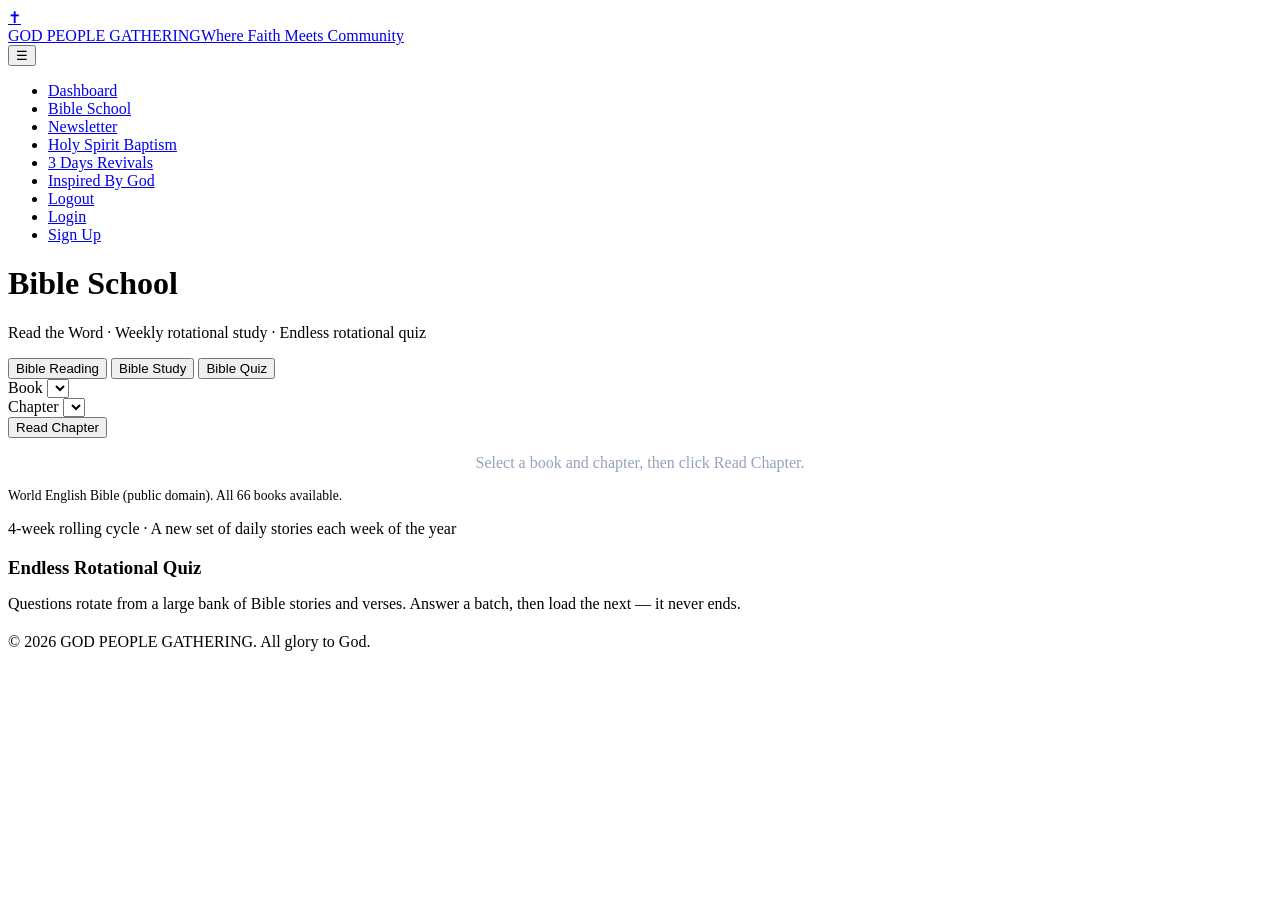
==== bible-school.html @ 375986ec "Add files via upload" ====
<!DOCTYPE html>
<html lang="en">
<head>
  <meta charset="UTF-8">
  <meta name="viewport" content="width=device-width, initial-scale=1.0">
  <title>Bible School | GOD PEOPLE GATHERING</title>
  <link rel="stylesheet" href="css/styles.css">
</head>
<body>
  <header class="header">
    <div class="nav-container">
      <a href="index.html" class="logo">
        <div class="logo-icon">✝</div>
        <div class="logo-text">GOD PEOPLE GATHERING<span>Where Faith Meets Community</span></div>
      </a>
      <button class="menu-toggle" aria-label="Menu" onclick="document.querySelector('.nav-links').classList.toggle('open')">☰</button>
      <ul class="nav-links">
        <li><a href="index.html">Dashboard</a></li>
        <li><a href="bible-school.html" class="active">Bible School</a></li>
        <li><a href="newsletter.html">Newsletter</a></li>
        <li><a href="holy-spirit.html">Holy Spirit Baptism</a></li>
        <li><a href="revivals.html">3 Days Revivals</a></li>
        <li><a href="book.html">Inspired By God</a></li>
        <li class="hidden" data-auth><a href="#" onclick="logout(); return false;">Logout</a></li>
        <li data-guest><a href="login.html" class="btn-auth">Login</a></li>
        <li data-guest><a href="signup.html" class="btn-auth">Sign Up</a></li>
      </ul>
    </div>
  </header>

  <main class="main">
    <h1 class="section-title">Bible School</h1>
    <p class="section-subtitle">Read the Word · Weekly rotational study · Endless rotational quiz</p>

    <div class="tabs">
      <button class="tab-btn active" data-tab="reader-tab">Bible Reading</button>
      <button class="tab-btn" data-tab="study-tab">Bible Study</button>
      <button class="tab-btn" data-tab="quiz-tab">Bible Quiz</button>
    </div>

    <div id="reader-tab" class="tab-content active">
      <div class="card">
        <div class="bible-controls">
          <div class="form-group">
            <label for="book-select">Book</label>
            <select id="book-select"></select>
          </div>
          <div class="form-group">
            <label for="chapter-select">Chapter</label>
            <select id="chapter-select"></select>
          </div>
          <button class="btn btn-primary" id="load-chapter-btn">Read Chapter</button>
        </div>
        <div id="bible-text" class="bible-text">
          <p style="text-align:center;color:#94a3b8;">Select a book and chapter, then click Read Chapter.</p>
        </div>
        <p style="margin-top:1rem; font-size:0.85rem; color:var(--text-muted);">
          World English Bible (public domain). All 66 books available.
        </p>
      </div>
    </div>

    <div id="study-tab" class="tab-content">
      <p class="section-subtitle" style="margin-bottom:1rem;">4-week rolling cycle · A new set of daily stories each week of the year</p>
      <div id="study-grid" class="study-grid"></div>
    </div>

    <div id="quiz-tab" class="tab-content">
      <div class="card">
        <h3 style="color:var(--yellow); margin-bottom:0.75rem;">Endless Rotational Quiz</h3>
        <p style="color:var(--text-muted); margin-bottom:1.25rem;">
          Questions rotate from a large bank of Bible stories and verses. Answer a batch, then load the next — it never ends.
        </p>
        <div id="quiz-container"></div>
      </div>
    </div>
  </main>

  <footer class="footer">
    <p>&copy; 2026 GOD PEOPLE GATHERING. All glory to God.</p>
  </footer>
  <script src="js/app.js"></script>
</body>
</html>
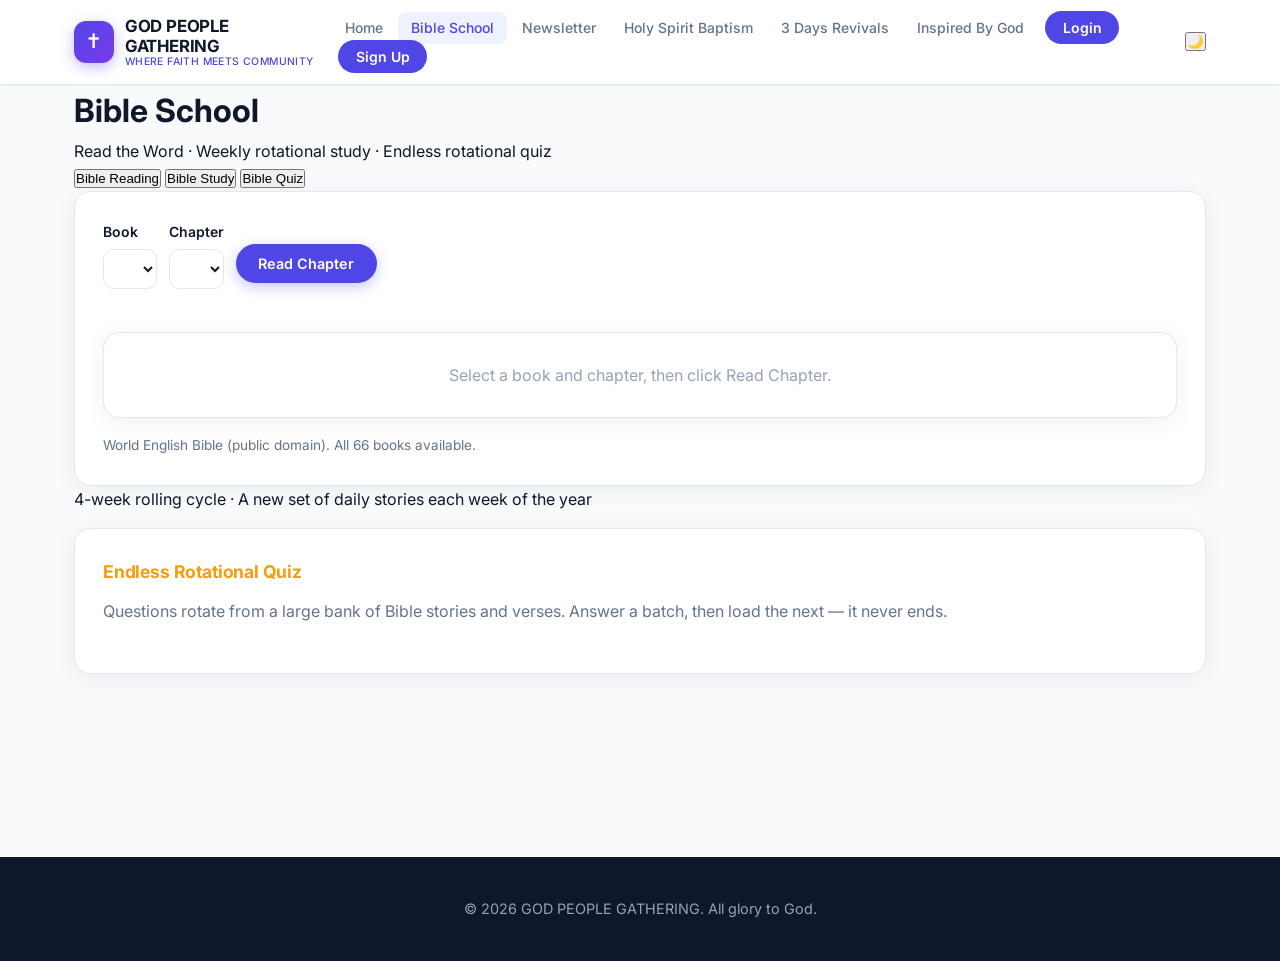
==== commit 425cbc25: "Add files via upload" ====
--- a/bible-school.html
+++ b/bible-school.html
@@ -5,6 +5,13 @@
   <meta name="viewport" content="width=device-width, initial-scale=1.0">
   <title>Bible School | GOD PEOPLE GATHERING</title>
   <link rel="stylesheet" href="css/styles.css">
+  <script>
+    (function() {
+      const t = localStorage.getItem('gpg_theme') || 'light';
+      document.documentElement.setAttribute('data-theme', t);
+    })();
+  </script>
+
 </head>
 <body>
   <header class="header">
@@ -15,7 +22,7 @@
       </a>
       <button class="menu-toggle" aria-label="Menu" onclick="document.querySelector('.nav-links').classList.toggle('open')">☰</button>
       <ul class="nav-links">
-        <li><a href="index.html">Dashboard</a></li>
+        <li><a href="index.html">Home</a></li>
         <li><a href="bible-school.html" class="active">Bible School</a></li>
         <li><a href="newsletter.html">Newsletter</a></li>
         <li><a href="holy-spirit.html">Holy Spirit Baptism</a></li>
@@ -25,6 +32,7 @@
         <li data-guest><a href="login.html" class="btn-auth">Login</a></li>
         <li data-guest><a href="signup.html" class="btn-auth">Sign Up</a></li>
       </ul>
+          <button class="theme-toggle" id="theme-toggle" aria-label="Toggle dark mode" title="Toggle background color">🌙</button>
     </div>
   </header>
 
--- a/css/styles.css
+++ b/css/styles.css
@@ -0,0 +1,703 @@
+/* GOD PEOPLE GATHERING — Subsplash-inspired clean modern design */
+@import url('https://fonts.googleapis.com/css2?family=Inter:wght@400;500;600;700;800&display=swap');
+
+:root {
+  --bg: #f8fafc;
+  --bg-card: #ffffff;
+  --bg-elevated: #f1f5f9;
+  --primary: #4f46e5;
+  --primary-dark: #4338ca;
+  --primary-light: #818cf8;
+  --accent: #6366f1;
+  --blue: #3b82f6;
+  --blue-soft: #60a5fa;
+  --yellow: #f59e0b;
+  --gold: #fbbf24;
+  --text: #0f172a;
+  --text-muted: #64748b;
+  --text-light: #94a3b8;
+  --border: #e2e8f0;
+  --success: #10b981;
+  --error: #ef4444;
+  --shadow: 0 4px 24px rgba(15, 23, 42, 0.06);
+  --shadow-lg: 0 12px 40px rgba(15, 23, 42, 0.1);
+  --radius: 16px;
+  --radius-sm: 10px;
+  --transition: all 0.25s ease;
+}
+
+* {
+  margin: 0;
+  padding: 0;
+  box-sizing: border-box;
+}
+
+body {
+  font-family: 'Inter', system-ui, -apple-system, sans-serif;
+  background: var(--bg);
+  color: var(--text);
+  line-height: 1.65;
+  min-height: 100vh;
+  -webkit-font-smoothing: antialiased;
+}
+
+/* ========== HEADER ========== */
+.header {
+  background: rgba(255, 255, 255, 0.92);
+  backdrop-filter: blur(12px);
+  border-bottom: 1px solid var(--border);
+  position: sticky;
+  top: 0;
+  z-index: 1000;
+  box-shadow: 0 1px 3px rgba(0,0,0,0.04);
+}
+
+.nav-container {
+  max-width: 1180px;
+  margin: 0 auto;
+  padding: 0.9rem 1.5rem;
+  display: flex;
+  align-items: center;
+  justify-content: space-between;
+  gap: 1rem;
+}
+
+.logo {
+  display: flex;
+  align-items: center;
+  gap: 0.7rem;
+  text-decoration: none;
+  color: var(--text);
+}
+
+.logo-icon {
+  width: 42px;
+  height: 42px;
+  background: linear-gradient(135deg, #4f46e5, #7c3aed);
+  border-radius: 12px;
+  display: flex;
+  align-items: center;
+  justify-content: center;
+  font-size: 1.25rem;
+  font-weight: bold;
+  color: #fff;
+  box-shadow: 0 4px 14px rgba(79, 70, 229, 0.35);
+}
+
+.logo-text {
+  font-size: 1.05rem;
+  font-weight: 700;
+  letter-spacing: -0.2px;
+  color: var(--text);
+  line-height: 1.2;
+}
+
+.logo-text span {
+  display: block;
+  font-size: 0.65rem;
+  font-weight: 500;
+  color: var(--primary);
+  letter-spacing: 0.4px;
+  text-transform: uppercase;
+}
+
+.nav-links {
+  display: flex;
+  list-style: none;
+  gap: 0.15rem;
+  align-items: center;
+  flex-wrap: wrap;
+}
+
+.nav-links a {
+  color: var(--text-muted);
+  text-decoration: none;
+  padding: 0.45rem 0.8rem;
+  border-radius: 8px;
+  font-weight: 500;
+  font-size: 0.875rem;
+  transition: var(--transition);
+}
+
+.nav-links a:hover,
+.nav-links a.active {
+  background: #eef2ff;
+  color: var(--primary);
+}
+
+.nav-links .btn-auth {
+  background: var(--primary);
+  color: #fff !important;
+  font-weight: 600;
+  margin-left: 0.35rem;
+  padding: 0.5rem 1.1rem;
+  border-radius: 999px;
+}
+
+.nav-links .btn-auth:hover {
+  background: var(--primary-dark);
+  color: #fff !important;
+}
+
+.menu-toggle {
+  display: none;
+  background: none;
+  border: none;
+  color: var(--text);
+  font-size: 1.6rem;
+  cursor: pointer;
+  padding: 0.25rem;
+}
+
+/* ========== MAIN ========== */
+.main {
+  max-width: 1180px;
+  margin: 0 auto;
+  padding: 0 1.5rem 3rem;
+  min-height: calc(100vh - 160px);
+}
+
+/* ========== HERO (Subsplash-style) ========== */
+.hero {
+  background: linear-gradient(160deg, #eef2ff 0%, #e0e7ff 40%, #c7d2fe 100%);
+  border-radius: 24px;
+  padding: 4.5rem 2.5rem 4rem;
+  text-align: center;
+  margin: 2rem 0 3rem;
+  position: relative;
+  overflow: hidden;
+  box-shadow: var(--shadow);
+}
+
+.hero::before {
+  content: '';
+  position: absolute;
+  top: -30%;
+  right: -10%;
+  width: 420px;
+  height: 420px;
+  background: radial-gradient(circle, rgba(129, 140, 248, 0.35) 0%, transparent 70%);
+  border-radius: 50%;
+  pointer-events: none;
+}
+
+.hero::after {
+  content: '';
+  position: absolute;
+  bottom: -20%;
+  left: -8%;
+  width: 320px;
+  height: 320px;
+  background: radial-gradient(circle, rgba(167, 139, 250, 0.25) 0%, transparent 70%);
+  border-radius: 50%;
+  pointer-events: none;
+}
+
+.hero h1 {
+  font-size: clamp(2rem, 5vw, 3.1rem);
+  font-weight: 800;
+  margin-bottom: 1rem;
+  position: relative;
+  color: var(--text);
+  letter-spacing: -0.03em;
+  line-height: 1.15;
+}
+
+.hero h1 span {
+  background: linear-gradient(135deg, #4f46e5, #7c3aed);
+  -webkit-background-clip: text;
+  -webkit-text-fill-color: transparent;
+  background-clip: text;
+}
+
+.hero p {
+  font-size: 1.15rem;
+  color: var(--text-muted);
+  max-width: 560px;
+  margin: 0 auto 1.75rem;
+  position: relative;
+  line-height: 1.7;
+}
+
+.hero-ctas {
+  display: flex;
+  gap: 0.85rem;
+  justify-content: center;
+  flex-wrap: wrap;
+  position: relative;
+}
+
+/* ========== BUTTONS ========== */
+.btn {
+  display: inline-flex;
+  align-items: center;
+  justify-content: center;
+  gap: 0.4rem;
+  padding: 0.7rem 1.4rem;
+  border-radius: 999px;
+  font-weight: 600;
+  font-size: 0.9rem;
+  text-decoration: none;
+  border: none;
+  cursor: pointer;
+  transition: var(--transition);
+  font-family: inherit;
+}
+
+.btn-primary {
+  background: var(--primary);
+  color: #fff;
+  box-shadow: 0 4px 14px rgba(79, 70, 229, 0.3);
+}
+
+.btn-primary:hover {
+  background: var(--primary-dark);
+  transform: translateY(-1px);
+  box-shadow: 0 6px 18px rgba(79, 70, 229, 0.35);
+}
+
+.btn-gold,
+.btn-cta {
+  background: var(--primary);
+  color: #fff;
+  box-shadow: 0 4px 14px rgba(79, 70, 229, 0.3);
+  padding: 0.85rem 1.75rem;
+  font-size: 0.95rem;
+}
+
+.btn-gold:hover,
+.btn-cta:hover {
+  background: var(--primary-dark);
+  transform: translateY(-1px);
+}
+
+.btn-outline {
+  background: transparent;
+  color: var(--primary);
+  border: 1.5px solid var(--primary);
+}
+
+.btn-outline:hover {
+  background: #eef2ff;
+}
+
+.btn-secondary {
+  background: #fff;
+  color: var(--text);
+  border: 1.5px solid var(--border);
+  box-shadow: var(--shadow);
+}
+
+.btn-secondary:hover {
+  border-color: var(--primary-light);
+  color: var(--primary);
+}
+
+.mt-1 { margin-top: 0.75rem; }
+
+/* ========== GALLERY ========== */
+.home-gallery {
+  display: grid;
+  grid-template-columns: repeat(4, 1fr);
+  gap: 1rem;
+  margin-bottom: 3rem;
+}
+
+.home-gallery img {
+  width: 100%;
+  height: 160px;
+  object-fit: cover;
+  border-radius: var(--radius);
+  box-shadow: var(--shadow);
+  transition: var(--transition);
+}
+
+.home-gallery img:hover {
+  transform: scale(1.02);
+  box-shadow: var(--shadow-lg);
+}
+
+/* ========== DASHBOARD CARDS ========== */
+.dashboard-cards {
+  display: grid;
+  grid-template-columns: repeat(auto-fit, minmax(300px, 1fr));
+  gap: 1.5rem;
+  margin-bottom: 3rem;
+}
+
+.card {
+  background: var(--bg-card);
+  border-radius: var(--radius);
+  padding: 1.75rem;
+  box-shadow: var(--shadow);
+  border: 1px solid var(--border);
+  transition: var(--transition);
+}
+
+.card:hover {
+  box-shadow: var(--shadow-lg);
+  border-color: #c7d2fe;
+  transform: translateY(-2px);
+}
+
+.card-header {
+  display: flex;
+  align-items: center;
+  gap: 0.75rem;
+  margin-bottom: 1rem;
+}
+
+.card-icon {
+  width: 44px;
+  height: 44px;
+  background: linear-gradient(135deg, #eef2ff, #e0e7ff);
+  border-radius: 12px;
+  display: flex;
+  align-items: center;
+  justify-content: center;
+  font-size: 1.3rem;
+  flex-shrink: 0;
+}
+
+.card h3 {
+  font-size: 1.1rem;
+  font-weight: 700;
+  color: var(--text);
+  letter-spacing: -0.01em;
+}
+
+.affirmation-text,
+.verse-text {
+  font-size: 1.05rem;
+  color: var(--text);
+  margin-bottom: 0.5rem;
+  line-height: 1.6;
+  font-style: italic;
+}
+
+.verse-ref {
+  font-size: 0.9rem;
+  color: var(--primary);
+  font-weight: 600;
+  margin-bottom: 0.75rem;
+}
+
+/* ========== MISSION / SECTION ========== */
+.mission-section {
+  background: var(--bg-card);
+  border-radius: var(--radius);
+  padding: 3rem 2.5rem;
+  text-align: center;
+  border: 1px solid var(--border);
+  box-shadow: var(--shadow);
+  margin-bottom: 2rem;
+}
+
+.mission-section h2 {
+  font-size: 1.6rem;
+  font-weight: 700;
+  color: var(--text);
+  margin-bottom: 0.85rem;
+  letter-spacing: -0.02em;
+}
+
+.mission-section p {
+  max-width: 640px;
+  margin: 0 auto;
+  color: var(--text-muted);
+  font-size: 1.05rem;
+}
+
+/* ========== STATS BAR (Subsplash-style) ========== */
+.stats-bar {
+  display: grid;
+  grid-template-columns: repeat(auto-fit, minmax(140px, 1fr));
+  gap: 1.5rem;
+  background: linear-gradient(135deg, #4f46e5, #7c3aed);
+  border-radius: var(--radius);
+  padding: 2.25rem 1.5rem;
+  margin-bottom: 3rem;
+  color: #fff;
+  text-align: center;
+}
+
+.stat-item h3 {
+  font-size: 2rem;
+  font-weight: 800;
+  margin-bottom: 0.25rem;
+}
+
+.stat-item p {
+  font-size: 0.9rem;
+  opacity: 0.9;
+  font-weight: 500;
+}
+
+/* ========== FEATURE GRID (tools style) ========== */
+.features-section {
+  margin-bottom: 3rem;
+}
+
+.features-section > h2 {
+  text-align: center;
+  font-size: 1.75rem;
+  font-weight: 800;
+  margin-bottom: 0.5rem;
+  letter-spacing: -0.02em;
+}
+
+.features-section > p {
+  text-align: center;
+  color: var(--text-muted);
+  max-width: 520px;
+  margin: 0 auto 2rem;
+}
+
+/* ========== FOOTER ========== */
+.footer {
+  background: #0f172a;
+  color: #94a3b8;
+  text-align: center;
+  padding: 2.5rem 1.5rem;
+  margin-top: 2rem;
+}
+
+.footer p {
+  font-size: 0.9rem;
+}
+
+.footer a {
+  color: #a5b4fc;
+  text-decoration: none;
+}
+
+/* ========== MEMBER WELCOME ========== */
+.member-welcome {
+  background: linear-gradient(135deg, #eef2ff, #e0e7ff);
+  border: 1px solid #c7d2fe;
+  border-radius: var(--radius);
+  padding: 1rem 1.5rem;
+  margin: 1.5rem 0 0;
+  font-weight: 500;
+  color: var(--primary-dark);
+}
+
+.hidden {
+  display: none !important;
+}
+
+/* ========== FORMS (login/signup) ========== */
+.auth-container {
+  max-width: 420px;
+  margin: 3rem auto;
+  background: var(--bg-card);
+  border-radius: var(--radius);
+  padding: 2.5rem;
+  box-shadow: var(--shadow-lg);
+  border: 1px solid var(--border);
+}
+
+.auth-container h1 {
+  font-size: 1.6rem;
+  font-weight: 700;
+  margin-bottom: 0.5rem;
+  text-align: center;
+}
+
+.auth-container .subtitle {
+  text-align: center;
+  color: var(--text-muted);
+  margin-bottom: 1.75rem;
+  font-size: 0.95rem;
+}
+
+.form-group {
+  margin-bottom: 1.15rem;
+}
+
+.form-group label {
+  display: block;
+  font-weight: 600;
+  font-size: 0.875rem;
+  margin-bottom: 0.4rem;
+  color: var(--text);
+}
+
+.form-group input,
+.form-group select,
+.form-group textarea {
+  width: 100%;
+  padding: 0.7rem 1rem;
+  border: 1.5px solid var(--border);
+  border-radius: var(--radius-sm);
+  font-size: 0.95rem;
+  font-family: inherit;
+  transition: var(--transition);
+  background: #fff;
+  color: var(--text);
+}
+
+.form-group input:focus,
+.form-group select:focus,
+.form-group textarea:focus {
+  outline: none;
+  border-color: var(--primary);
+  box-shadow: 0 0 0 3px rgba(79, 70, 229, 0.15);
+}
+
+.form-error {
+  color: var(--error);
+  font-size: 0.85rem;
+  margin-top: 0.35rem;
+}
+
+.form-success {
+  color: var(--success);
+  font-size: 0.9rem;
+  text-align: center;
+  margin-bottom: 1rem;
+}
+
+/* ========== BIBLE SCHOOL & OTHER PAGES ========== */
+.page-hero {
+  text-align: center;
+  padding: 2.5rem 1rem 1.5rem;
+}
+
+.page-hero h1 {
+  font-size: 2rem;
+  font-weight: 800;
+  letter-spacing: -0.02em;
+  margin-bottom: 0.5rem;
+}
+
+.page-hero p {
+  color: var(--text-muted);
+  max-width: 560px;
+  margin: 0 auto;
+}
+
+.bible-controls {
+  display: flex;
+  gap: 0.75rem;
+  flex-wrap: wrap;
+  margin-bottom: 1.5rem;
+  align-items: center;
+}
+
+.bible-controls select {
+  padding: 0.6rem 1rem;
+  border: 1.5px solid var(--border);
+  border-radius: var(--radius-sm);
+  font-family: inherit;
+  font-size: 0.9rem;
+  background: #fff;
+}
+
+#bible-text {
+  background: var(--bg-card);
+  border: 1px solid var(--border);
+  border-radius: var(--radius);
+  padding: 1.75rem;
+  box-shadow: var(--shadow);
+  line-height: 1.8;
+}
+
+.verse {
+  margin-bottom: 0.6rem;
+}
+
+.verse-num {
+  font-weight: 700;
+  color: var(--primary);
+  margin-right: 0.4rem;
+  font-size: 0.85rem;
+}
+
+.study-card,
+.quiz-card {
+  background: var(--bg-card);
+  border: 1px solid var(--border);
+  border-radius: var(--radius);
+  padding: 1.5rem;
+  margin-bottom: 1.25rem;
+  box-shadow: var(--shadow);
+}
+
+.study-card h3 {
+  font-size: 1.15rem;
+  margin-bottom: 0.5rem;
+  color: var(--primary);
+}
+
+/* ========== NEWSLETTER / CONTENT PAGES ========== */
+.content-block {
+  background: var(--bg-card);
+  border: 1px solid var(--border);
+  border-radius: var(--radius);
+  padding: 2rem;
+  margin-bottom: 1.5rem;
+  box-shadow: var(--shadow);
+}
+
+.content-block h2 {
+  font-size: 1.35rem;
+  font-weight: 700;
+  margin-bottom: 0.75rem;
+  color: var(--text);
+}
+
+.content-block h3 {
+  font-size: 1.1rem;
+  font-weight: 600;
+  margin: 1.25rem 0 0.5rem;
+  color: var(--primary);
+}
+
+/* ========== RESPONSIVE ========== */
+@media (max-width: 900px) {
+  .home-gallery {
+    grid-template-columns: repeat(2, 1fr);
+  }
+  .nav-links {
+    display: none;
+  }
+  .nav-links.open {
+    display: flex;
+    flex-direction: column;
+    position: absolute;
+    top: 100%;
+    left: 0;
+    right: 0;
+    background: #fff;
+    border-bottom: 1px solid var(--border);
+    padding: 1rem;
+    box-shadow: var(--shadow-lg);
+    z-index: 999;
+  }
+  .menu-toggle {
+    display: block;
+  }
+}
+
+@media (max-width: 600px) {
+  .hero {
+    padding: 3rem 1.25rem;
+    border-radius: 18px;
+  }
+  .home-gallery {
+    grid-template-columns: 1fr 1fr;
+    gap: 0.6rem;
+  }
+  .home-gallery img {
+    height: 120px;
+  }
+  .dashboard-cards {
+    grid-template-columns: 1fr;
+  }
+  .stats-bar {
+    grid-template-columns: 1fr 1fr;
+  }
+}
+
+.text-center { text-align: center; }
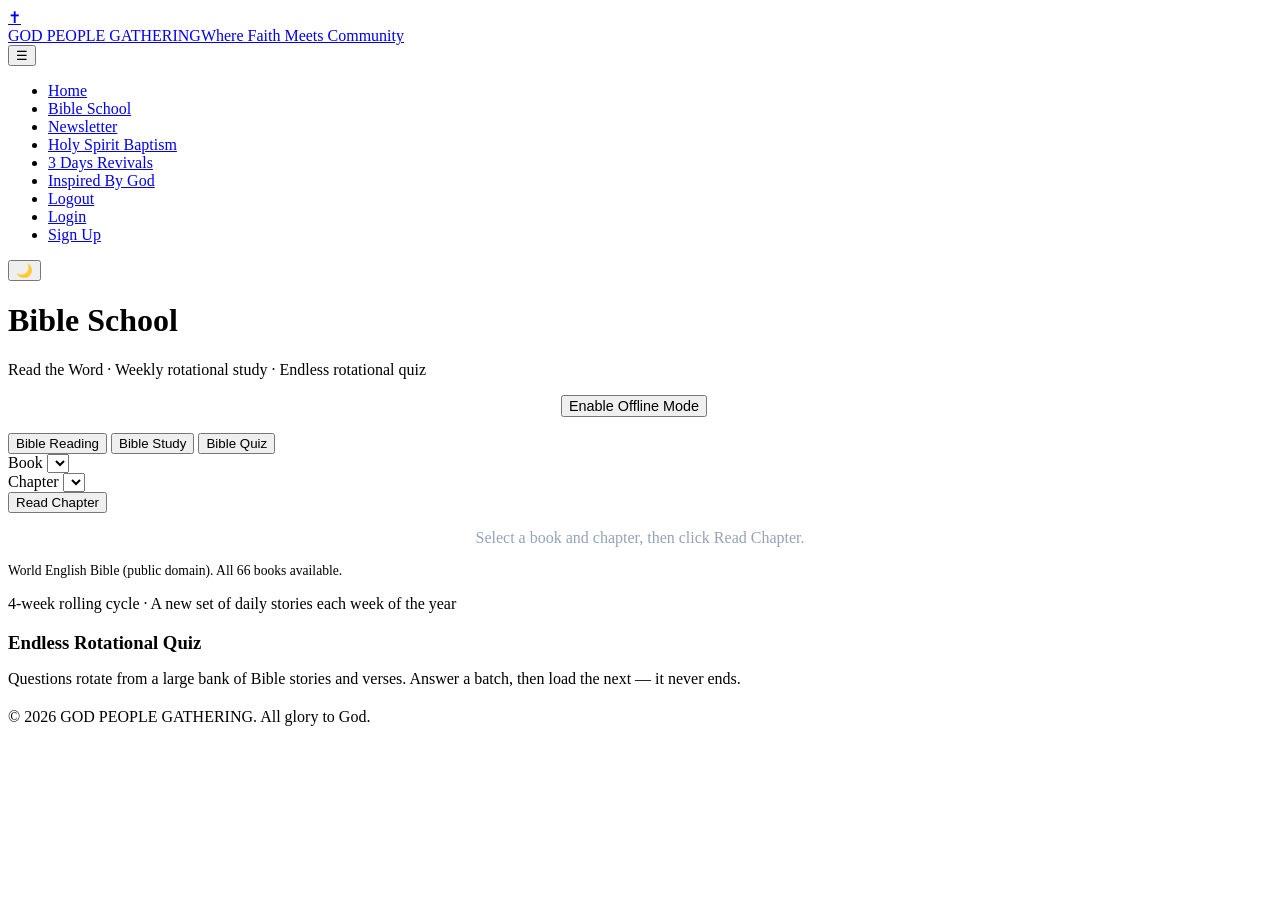
==== commit f7496605: "Add files via upload" ====
--- a/bible-school.html
+++ b/bible-school.html
@@ -1,6 +1,5 @@
 <!DOCTYPE html>
-<html lang="en">
-<head>
+<html lang="en" data-theme="light"><head>
   <meta charset="UTF-8">
   <meta name="viewport" content="width=device-width, initial-scale=1.0">
   <title>Bible School | GOD PEOPLE GATHERING</title>
@@ -28,9 +27,9 @@
         <li><a href="holy-spirit.html">Holy Spirit Baptism</a></li>
         <li><a href="revivals.html">3 Days Revivals</a></li>
         <li><a href="book.html">Inspired By God</a></li>
-        <li class="hidden" data-auth><a href="#" onclick="logout(); return false;">Logout</a></li>
-        <li data-guest><a href="login.html" class="btn-auth">Login</a></li>
-        <li data-guest><a href="signup.html" class="btn-auth">Sign Up</a></li>
+        <li class="hidden" data-auth=""><a href="#" onclick="logout(); return false;">Logout</a></li>
+        <li data-guest=""><a href="login.html" class="btn-auth">Login</a></li>
+        <li data-guest=""><a href="signup.html" class="btn-auth">Sign Up</a></li>
       </ul>
           <button class="theme-toggle" id="theme-toggle" aria-label="Toggle dark mode" title="Toggle background color">🌙</button>
     </div>
@@ -39,6 +38,10 @@
   <main class="main">
     <h1 class="section-title">Bible School</h1>
     <p class="section-subtitle">Read the Word · Weekly rotational study · Endless rotational quiz</p>
+    <p style="text-align:center; margin-bottom:1rem;">
+      <button type="button" id="offline-btn" class="btn btn-primary" style="font-size:0.9rem;">Enable Offline Mode</button>
+      <span id="offline-status" style="margin-left:0.75rem; font-size:0.85rem; color:var(--text-muted);"></span>
+    </p>
 
     <div class="tabs">
       <button class="tab-btn active" data-tab="reader-tab">Bible Reading</button>
@@ -85,8 +88,9 @@
   </main>
 
   <footer class="footer">
-    <p>&copy; 2026 GOD PEOPLE GATHERING. All glory to God.</p>
+    <p>© 2026 GOD PEOPLE GATHERING. All glory to God.</p>
   </footer>
   <script src="js/app.js"></script>
-</body>
-</html>
+
+
+</body></html>
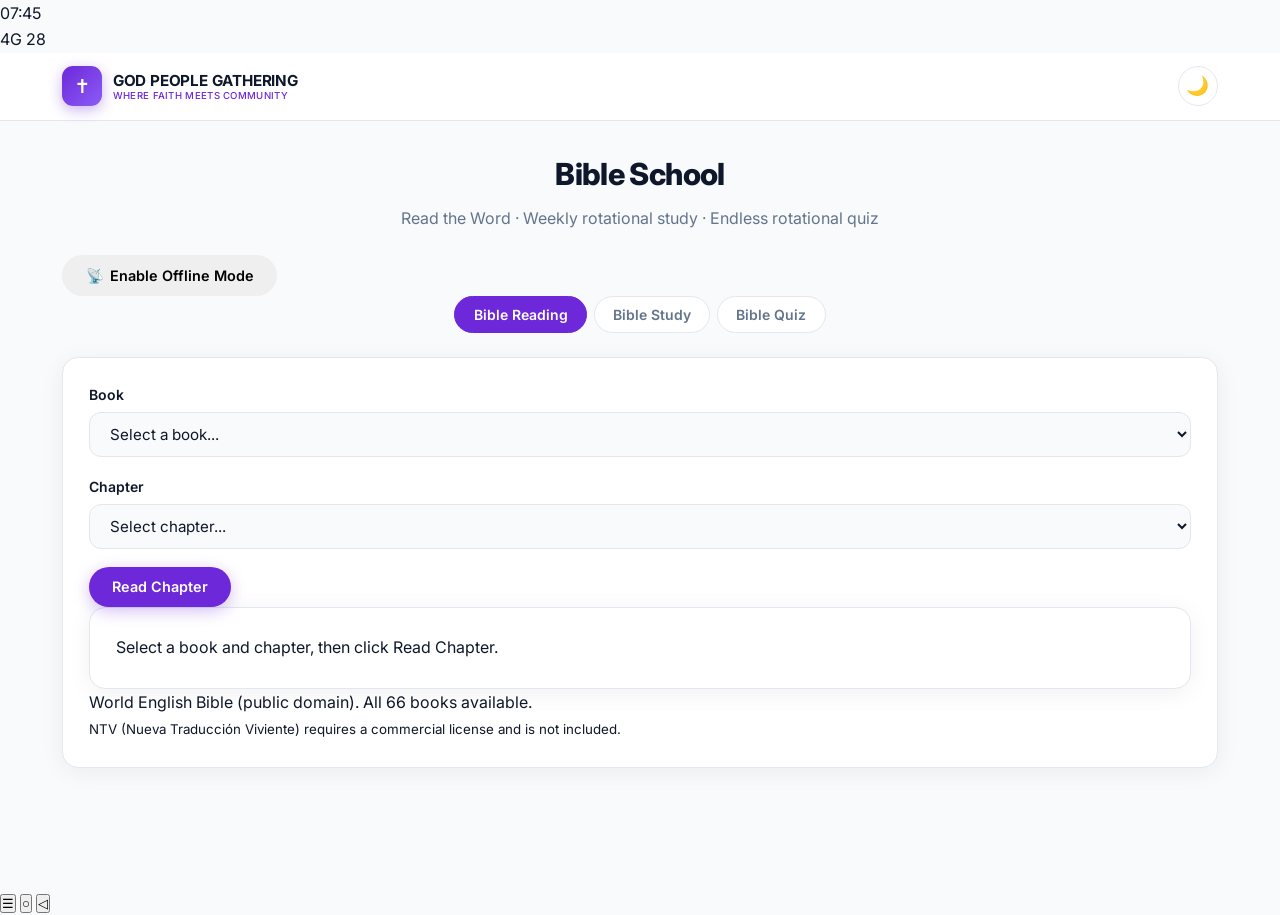
==== commit 5ac869ae: "Update bible-school.html" ====
--- a/bible-school.html
+++ b/bible-school.html
@@ -1,96 +1,123 @@
 <!DOCTYPE html>
-<html lang="en" data-theme="light"><head>
+<html lang="en">
+<head>
   <meta charset="UTF-8">
-  <meta name="viewport" content="width=device-width, initial-scale=1.0">
+  <meta name="viewport" content="width=device-width, initial-scale=1.0, maximum-scale=1.0, user-scalable=no">
   <title>Bible School | GOD PEOPLE GATHERING</title>
   <link rel="stylesheet" href="css/styles.css">
-  <script>
-    (function() {
-      const t = localStorage.getItem('gpg_theme') || 'light';
-      document.documentElement.setAttribute('data-theme', t);
-    })();
-  </script>
-
+  <link rel="preconnect" href="https://fonts.googleapis.com">
+  <link href="https://fonts.googleapis.com/css2?family=Inter:wght@400;500;600;700&display=swap" rel="stylesheet">
 </head>
 <body>
+  <!-- Status bar simulation for mobile look -->
+  <div class="status-bar">
+    <span class="time">07:45</span>
+    <div class="status-icons">
+      <span>4G</span>
+      <span class="signal"></span>
+      <span class="battery">28</span>
+    </div>
+  </div>
+
   <header class="header">
     <div class="nav-container">
       <a href="index.html" class="logo">
         <div class="logo-icon">✝</div>
-        <div class="logo-text">GOD PEOPLE GATHERING<span>Where Faith Meets Community</span></div>
+        <div class="logo-text">
+          <strong>GOD PEOPLE GATHERING</strong>
+          <span>WHERE FAITH MEETS COMMUNITY</span>
+        </div>
       </a>
-      <button class="menu-toggle" aria-label="Menu" onclick="document.querySelector('.nav-links').classList.toggle('open')">☰</button>
-      <ul class="nav-links">
-        <li><a href="index.html">Home</a></li>
-        <li><a href="bible-school.html" class="active">Bible School</a></li>
-        <li><a href="newsletter.html">Newsletter</a></li>
-        <li><a href="holy-spirit.html">Holy Spirit Baptism</a></li>
-        <li><a href="revivals.html">3 Days Revivals</a></li>
-        <li><a href="book.html">Inspired By God</a></li>
-        <li class="hidden" data-auth=""><a href="#" onclick="logout(); return false;">Logout</a></li>
-        <li data-guest=""><a href="login.html" class="btn-auth">Login</a></li>
-        <li data-guest=""><a href="signup.html" class="btn-auth">Sign Up</a></li>
-      </ul>
-          <button class="theme-toggle" id="theme-toggle" aria-label="Toggle dark mode" title="Toggle background color">🌙</button>
+      <div class="header-actions">
+        <button class="menu-toggle" aria-label="Menu">☰</button>
+        <button class="theme-toggle" aria-label="Toggle theme" title="Toggle dark/light">🌙</button>
+      </div>
     </div>
   </header>
 
   <main class="main">
     <h1 class="section-title">Bible School</h1>
     <p class="section-subtitle">Read the Word · Weekly rotational study · Endless rotational quiz</p>
-    <p style="text-align:center; margin-bottom:1rem;">
-      <button type="button" id="offline-btn" class="btn btn-primary" style="font-size:0.9rem;">Enable Offline Mode</button>
-      <span id="offline-status" style="margin-left:0.75rem; font-size:0.85rem; color:var(--text-muted);"></span>
-    </p>
 
+    <!-- Offline Mode Button -->
+    <div class="offline-bar">
+      <button id="offline-btn" class="btn btn-offline">
+        <span id="offline-icon">📡</span>
+        <span id="offline-label">Enable Offline Mode</span>
+      </button>
+      <p id="offline-status" class="offline-status"></p>
+    </div>
+
+    <!-- Tab Buttons -->
     <div class="tabs">
       <button class="tab-btn active" data-tab="reader-tab">Bible Reading</button>
       <button class="tab-btn" data-tab="study-tab">Bible Study</button>
       <button class="tab-btn" data-tab="quiz-tab">Bible Quiz</button>
     </div>
 
+    <!-- ========== BIBLE READING TAB ========== -->
     <div id="reader-tab" class="tab-content active">
       <div class="card">
-        <div class="bible-controls">
-          <div class="form-group">
-            <label for="book-select">Book</label>
-            <select id="book-select"></select>
-          </div>
-          <div class="form-group">
-            <label for="chapter-select">Chapter</label>
-            <select id="chapter-select"></select>
-          </div>
-          <button class="btn btn-primary" id="load-chapter-btn">Read Chapter</button>
+        <div class="form-group">
+          <label for="book-select">Book</label>
+          <select id="book-select" class="select">
+            <option value="">Select a book...</option>
+          </select>
         </div>
+
+        <div class="form-group">
+          <label for="chapter-select">Chapter</label>
+          <select id="chapter-select" class="select">
+            <option value="">Select chapter...</option>
+          </select>
+        </div>
+
+        <button id="load-chapter-btn" class="btn btn-primary btn-full">Read Chapter</button>
+
         <div id="bible-text" class="bible-text">
-          <p style="text-align:center;color:#94a3b8;">Select a book and chapter, then click Read Chapter.</p>
+          <p class="placeholder">Select a book and chapter, then click Read Chapter.</p>
         </div>
-        <p style="margin-top:1rem; font-size:0.85rem; color:var(--text-muted);">
+
+        <p class="bible-note">
           World English Bible (public domain). All 66 books available.
+          <br><small>NTV (Nueva Traducción Viviente) requires a commercial license and is not included.</small>
         </p>
       </div>
     </div>
 
+    <!-- ========== BIBLE STUDY TAB ========== -->
     <div id="study-tab" class="tab-content">
-      <p class="section-subtitle" style="margin-bottom:1rem;">4-week rolling cycle · A new set of daily stories each week of the year</p>
-      <div id="study-grid" class="study-grid"></div>
+      <p class="section-subtitle study-intro">4-week rolling cycle · A new set of daily stories each week of the year</p>
+      <div id="study-grid" class="study-grid">
+        <!-- Populated by JS -->
+      </div>
     </div>
 
+    <!-- ========== BIBLE QUIZ TAB ========== -->
     <div id="quiz-tab" class="tab-content">
       <div class="card">
-        <h3 style="color:var(--yellow); margin-bottom:0.75rem;">Endless Rotational Quiz</h3>
-        <p style="color:var(--text-muted); margin-bottom:1.25rem;">
-          Questions rotate from a large bank of Bible stories and verses. Answer a batch, then load the next — it never ends.
-        </p>
-        <div id="quiz-container"></div>
+        <h3 class="quiz-title">Endless Rotational Quiz</h3>
+        <p class="quiz-desc">Questions rotate from a large bank of Bible stories and verses. Answer a batch, then load the next — it never ends.</p>
+        
+        <div id="quiz-container">
+          <!-- Populated by JS -->
+        </div>
+
+        <div class="quiz-actions">
+          <button id="check-quiz-btn" class="btn btn-primary">Check Answers</button>
+          <button id="next-quiz-btn" class="btn btn-secondary">Next Batch</button>
+        </div>
+        <div id="quiz-result" class="quiz-result"></div>
       </div>
     </div>
   </main>
 
-  <footer class="footer">
-    <p>© 2026 GOD PEOPLE GATHERING. All glory to God.</p>
-  </footer>
+  <nav class="bottom-nav">
+    <button class="nav-item">☰</button>
+    <button class="nav-item">○</button>
+    <button class="nav-item">◁</button>
+  </nav>
+
   <script src="js/app.js"></script>
-
-
-</body></html>
+</body>
+</html>
--- a/css/styles.css
+++ b/css/styles.css
@@ -0,0 +1,1087 @@
+/* GOD PEOPLE GATHERING — Exact Subsplash / Imagine-style design + Dark mode */
+@import url('https://fonts.googleapis.com/css2?family=Inter:wght@400;500;600;700;800&display=swap');
+
+:root {
+  --bg: #f8fafc;
+  --bg-card: #ffffff;
+  --bg-elevated: #f1f5f9;
+  --primary: #6d28d9;
+  --primary-dark: #5b21b6;
+  --primary-light: #8b5cf6;
+  --accent: #7c3aed;
+  --text: #0f172a;
+  --text-muted: #64748b;
+  --text-light: #94a3b8;
+  --border: #e2e8f0;
+  --success: #10b981;
+  --error: #ef4444;
+  --shadow: 0 4px 24px rgba(15, 23, 42, 0.06);
+  --shadow-lg: 0 12px 40px rgba(15, 23, 42, 0.1);
+  --radius: 16px;
+  --radius-sm: 12px;
+  --transition: all 0.25s ease;
+  --header-bg: rgba(255, 255, 255, 0.92);
+  --hero-grad: linear-gradient(160deg, #f3e8ff 0%, #e9d5ff 35%, #c4b5fd 100%);
+  --stats-grad: linear-gradient(135deg, #6d28d9 0%, #7c3aed 50%, #8b5cf6 100%);
+  --logo-grad: linear-gradient(135deg, #6d28d9, #8b5cf6);
+  --card-icon-bg: #f3e8ff;
+}
+
+[data-theme="dark"] {
+  --bg: #0b0f1a;
+  --bg-card: #141b2d;
+  --bg-elevated: #1a2236;
+  --primary: #a78bfa;
+  --primary-dark: #8b5cf6;
+  --primary-light: #c4b5fd;
+  --accent: #a78bfa;
+  --text: #f1f5f9;
+  --text-muted: #94a3b8;
+  --text-light: #64748b;
+  --border: #1e293b;
+  --shadow: 0 4px 24px rgba(0, 0, 0, 0.35);
+  --shadow-lg: 0 12px 40px rgba(0, 0, 0, 0.45);
+  --header-bg: rgba(15, 23, 42, 0.92);
+  --hero-grad: linear-gradient(160deg, #1e1b4b 0%, #312e81 40%, #4c1d95 100%);
+  --stats-grad: linear-gradient(135deg, #4c1d95 0%, #6d28d9 50%, #7c3aed 100%);
+  --logo-grad: linear-gradient(135deg, #7c3aed, #a78bfa);
+  --card-icon-bg: #1e1b4b;
+}
+
+* { margin: 0; padding: 0; box-sizing: border-box; }
+
+body {
+  font-family: 'Inter', system-ui, -apple-system, sans-serif;
+  background: var(--bg);
+  color: var(--text);
+  line-height: 1.65;
+  min-height: 100vh;
+  -webkit-font-smoothing: antialiased;
+  transition: background 0.3s ease, color 0.3s ease;
+}
+
+/* ========== HEADER ========== */
+.header {
+  background: var(--header-bg);
+  backdrop-filter: blur(14px);
+  border-bottom: 1px solid var(--border);
+  position: sticky;
+  top: 0;
+  z-index: 1000;
+}
+
+.nav-container {
+  max-width: 1200px;
+  margin: 0 auto;
+  padding: 0.85rem 1.4rem;
+  display: flex;
+  align-items: center;
+  justify-content: space-between;
+  gap: 1rem;
+}
+
+.logo {
+  display: flex;
+  align-items: center;
+  gap: 0.65rem;
+  text-decoration: none;
+  color: var(--text);
+  flex-shrink: 0;
+}
+
+.logo-icon {
+  width: 40px;
+  height: 40px;
+  background: var(--logo-grad);
+  border-radius: 11px;
+  display: flex;
+  align-items: center;
+  justify-content: center;
+  font-size: 1.2rem;
+  color: #fff;
+  box-shadow: 0 4px 14px rgba(109, 40, 217, 0.35);
+}
+
+.logo-text {
+  font-size: 0.95rem;
+  font-weight: 700;
+  letter-spacing: -0.2px;
+  line-height: 1.2;
+}
+
+.logo-text span {
+  display: block;
+  font-size: 0.6rem;
+  font-weight: 500;
+  color: var(--primary);
+  letter-spacing: 0.3px;
+  text-transform: uppercase;
+}
+
+.nav-links {
+  display: flex;
+  list-style: none;
+  gap: 0.1rem;
+  align-items: center;
+  flex-wrap: wrap;
+}
+
+.nav-links a {
+  color: var(--text-muted);
+  text-decoration: none;
+  padding: 0.42rem 0.75rem;
+  border-radius: 8px;
+  font-weight: 500;
+  font-size: 0.875rem;
+  transition: var(--transition);
+}
+
+.nav-links a:hover,
+.nav-links a.active {
+  background: var(--card-icon-bg);
+  color: var(--primary);
+}
+
+.nav-links .btn-auth {
+  background: var(--primary);
+  color: #fff !important;
+  font-weight: 600;
+  margin-left: 0.3rem;
+  padding: 0.48rem 1.15rem;
+  border-radius: 999px;
+}
+
+.nav-links .btn-auth:hover {
+  background: var(--primary-dark);
+  color: #fff !important;
+}
+
+.theme-toggle {
+  width: 40px;
+  height: 40px;
+  border-radius: 50%;
+  border: 1.5px solid var(--border);
+  background: var(--bg-card);
+  color: var(--text);
+  cursor: pointer;
+  display: flex;
+  align-items: center;
+  justify-content: center;
+  font-size: 1.15rem;
+  transition: var(--transition);
+  margin-left: 0.4rem;
+  flex-shrink: 0;
+}
+
+.theme-toggle:hover {
+  border-color: var(--primary);
+  background: var(--card-icon-bg);
+}
+
+.menu-toggle {
+  display: none;
+  background: none;
+  border: none;
+  color: var(--text);
+  font-size: 1.55rem;
+  cursor: pointer;
+  padding: 0.25rem;
+}
+
+/* ========== MAIN ========== */
+.main {
+  max-width: 1200px;
+  margin: 0 auto;
+  padding: 0 1.4rem 3.5rem;
+  min-height: calc(100vh - 160px);
+}
+
+/* ========== HERO ========== */
+.hero {
+  background: var(--hero-grad);
+  border-radius: 24px;
+  padding: 4.2rem 2.5rem 3.8rem;
+  text-align: center;
+  margin: 1.75rem 0 2.5rem;
+  position: relative;
+  overflow: hidden;
+}
+
+.hero::before {
+  content: '';
+  position: absolute;
+  top: -25%;
+  right: -8%;
+  width: 380px;
+  height: 380px;
+  background: radial-gradient(circle, rgba(167, 139, 250, 0.4) 0%, transparent 70%);
+  border-radius: 50%;
+  pointer-events: none;
+}
+
+.hero h1 {
+  font-size: clamp(2.1rem, 5.2vw, 3.25rem);
+  font-weight: 800;
+  margin-bottom: 1rem;
+  position: relative;
+  color: var(--text);
+  letter-spacing: -0.035em;
+  line-height: 1.12;
+}
+
+.hero h1 span {
+  color: var(--primary);
+}
+
+[data-theme="dark"] .hero h1 span {
+  color: #c4b5fd;
+}
+
+.hero p {
+  font-size: 1.12rem;
+  color: var(--text-muted);
+  max-width: 540px;
+  margin: 0 auto 1.85rem;
+  position: relative;
+  line-height: 1.7;
+}
+
+.hero-ctas {
+  display: flex;
+  gap: 0.85rem;
+  justify-content: center;
+  flex-wrap: wrap;
+  position: relative;
+}
+
+/* ========== BUTTONS ========== */
+.btn {
+  display: inline-flex;
+  align-items: center;
+  justify-content: center;
+  gap: 0.4rem;
+  padding: 0.72rem 1.45rem;
+  border-radius: 999px;
+  font-weight: 600;
+  font-size: 0.9rem;
+  text-decoration: none;
+  border: none;
+  cursor: pointer;
+  transition: var(--transition);
+  font-family: inherit;
+}
+
+.btn-primary, .btn-cta, .btn-gold {
+  background: var(--primary);
+  color: #fff;
+  box-shadow: 0 4px 16px rgba(109, 40, 217, 0.3);
+}
+
+.btn-primary:hover, .btn-cta:hover, .btn-gold:hover {
+  background: var(--primary-dark);
+  transform: translateY(-1px);
+  box-shadow: 0 6px 20px rgba(109, 40, 217, 0.38);
+}
+
+.btn-outline {
+  background: transparent;
+  color: var(--primary);
+  border: 1.5px solid var(--primary);
+}
+
+.btn-outline:hover {
+  background: var(--card-icon-bg);
+}
+
+.btn-secondary {
+  background: var(--bg-card);
+  color: var(--text);
+  border: 1.5px solid var(--border);
+  box-shadow: var(--shadow);
+}
+
+.btn-secondary:hover {
+  border-color: var(--primary-light);
+  color: var(--primary);
+}
+
+.mt-1 { margin-top: 0.75rem; }
+
+/* ========== FEATURE IMAGE CARDS ========== */
+.feature-cards {
+  display: grid;
+  grid-template-columns: repeat(4, 1fr);
+  gap: 1.1rem;
+  margin-bottom: 2.5rem;
+}
+
+.feature-card {
+  background: var(--bg-card);
+  border-radius: var(--radius);
+  overflow: hidden;
+  box-shadow: var(--shadow);
+  border: 1px solid var(--border);
+  transition: var(--transition);
+}
+
+.feature-card:hover {
+  transform: translateY(-3px);
+  box-shadow: var(--shadow-lg);
+}
+
+.feature-card img {
+  width: 100%;
+  height: 140px;
+  object-fit: cover;
+  display: block;
+}
+
+.feature-card .fc-body {
+  padding: 1rem 1.1rem 1.15rem;
+}
+
+.feature-card .fc-icon {
+  width: 32px;
+  height: 32px;
+  background: var(--card-icon-bg);
+  border-radius: 8px;
+  display: flex;
+  align-items: center;
+  justify-content: center;
+  font-size: 0.95rem;
+  margin-bottom: 0.5rem;
+}
+
+.feature-card h4 {
+  font-size: 0.95rem;
+  font-weight: 700;
+  margin-bottom: 0.25rem;
+  color: var(--text);
+}
+
+.feature-card p {
+  font-size: 0.8rem;
+  color: var(--text-muted);
+  line-height: 1.45;
+}
+
+/* ========== STATS BAR ========== */
+.stats-bar {
+  display: grid;
+  grid-template-columns: repeat(4, 1fr);
+  gap: 1rem;
+  background: var(--stats-grad);
+  border-radius: var(--radius);
+  padding: 1.9rem 1.25rem;
+  margin-bottom: 3rem;
+  color: #fff;
+  text-align: center;
+}
+
+.stat-item h3 {
+  font-size: 1.55rem;
+  font-weight: 800;
+  margin-bottom: 0.2rem;
+  display: flex;
+  align-items: center;
+  justify-content: center;
+  gap: 0.35rem;
+}
+
+.stat-item p {
+  font-size: 0.85rem;
+  opacity: 0.92;
+  font-weight: 500;
+}
+
+/* ========== SECTION HEADING ========== */
+.section-heading {
+  text-align: center;
+  margin-bottom: 1.75rem;
+}
+
+.section-heading h2 {
+  font-size: 1.75rem;
+  font-weight: 800;
+  letter-spacing: -0.025em;
+  margin-bottom: 0.4rem;
+}
+
+.section-heading p {
+  color: var(--text-muted);
+  max-width: 480px;
+  margin: 0 auto;
+  font-size: 1rem;
+}
+
+/* ========== DASHBOARD CARDS ========== */
+.dashboard-cards {
+  display: grid;
+  grid-template-columns: repeat(auto-fit, minmax(300px, 1fr));
+  gap: 1.35rem;
+  margin-bottom: 2.75rem;
+}
+
+.card {
+  background: var(--bg-card);
+  border-radius: var(--radius);
+  padding: 1.6rem;
+  box-shadow: var(--shadow);
+  border: 1px solid var(--border);
+  transition: var(--transition);
+}
+
+.card:hover {
+  box-shadow: var(--shadow-lg);
+  border-color: var(--primary-light);
+  transform: translateY(-2px);
+}
+
+.card-header {
+  display: flex;
+  align-items: center;
+  gap: 0.7rem;
+  margin-bottom: 0.9rem;
+}
+
+.card-icon {
+  width: 42px;
+  height: 42px;
+  background: var(--card-icon-bg);
+  border-radius: 11px;
+  display: flex;
+  align-items: center;
+  justify-content: center;
+  font-size: 1.25rem;
+  flex-shrink: 0;
+}
+
+.card h3 {
+  font-size: 1.05rem;
+  font-weight: 700;
+  color: var(--text);
+}
+
+.affirmation-text, .verse-text {
+  font-size: 1.02rem;
+  color: var(--text);
+  margin-bottom: 0.45rem;
+  line-height: 1.6;
+  font-style: italic;
+}
+
+.verse-ref {
+  font-size: 0.88rem;
+  color: var(--primary);
+  font-weight: 600;
+  margin-bottom: 0.7rem;
+}
+
+/* ========== MISSION ========== */
+.mission-section {
+  background: var(--bg-card);
+  border-radius: var(--radius);
+  padding: 2.5rem 2rem;
+  text-align: center;
+  border: 1px solid var(--border);
+  box-shadow: var(--shadow);
+  margin-bottom: 1.5rem;
+}
+
+.mission-section h2 {
+  font-size: 1.5rem;
+  font-weight: 700;
+  margin-bottom: 0.75rem;
+}
+
+.mission-section p {
+  max-width: 620px;
+  margin: 0 auto;
+  color: var(--text-muted);
+  font-size: 1.02rem;
+}
+
+/* ========== BOOK / PDF PAGE ========== */
+.book-hero {
+  text-align: center;
+  padding: 2.5rem 1rem 1.25rem;
+}
+
+.book-hero h1, .book-hero h2 {
+  font-size: 2rem;
+  font-weight: 800;
+  letter-spacing: -0.02em;
+  margin-bottom: 0.6rem;
+}
+
+.book-hero p {
+  color: var(--text-muted);
+  max-width: 540px;
+  margin: 0 auto 1.5rem;
+}
+
+.download-box {
+  background: var(--bg-card);
+  border: 1px solid var(--border);
+  border-radius: var(--radius);
+  padding: 2.5rem 2rem;
+  text-align: center;
+  max-width: 520px;
+  margin: 0 auto 2rem;
+  box-shadow: var(--shadow-lg);
+}
+
+.download-box .book-emoji {
+  font-size: 3.5rem;
+  margin-bottom: 1rem;
+}
+
+.download-box h3 {
+  font-size: 1.3rem;
+  font-weight: 700;
+  margin-bottom: 0.5rem;
+}
+
+.download-box p {
+  color: var(--text-muted);
+  margin-bottom: 0.4rem;
+}
+
+.books-grid {
+  display: grid;
+  grid-template-columns: repeat(auto-fit, minmax(240px, 1fr));
+  gap: 1.35rem;
+  margin-top: 1.5rem;
+}
+
+.book-card {
+  background: var(--bg-card);
+  border: 1px solid var(--border);
+  border-radius: var(--radius);
+  padding: 1.5rem;
+  text-align: center;
+  box-shadow: var(--shadow);
+  transition: var(--transition);
+}
+
+.book-card:hover {
+  transform: translateY(-3px);
+  box-shadow: var(--shadow-lg);
+}
+
+.book-card .cover {
+  width: 90px;
+  height: 120px;
+  background: var(--logo-grad);
+  border-radius: 8px;
+  margin: 0 auto 1rem;
+  display: flex;
+  align-items: center;
+  justify-content: center;
+  font-size: 2.2rem;
+  color: #fff;
+  box-shadow: 0 8px 24px rgba(109, 40, 217, 0.3);
+}
+
+/* ========== FOOTER ========== */
+.footer {
+  background: #0f172a;
+  color: #94a3b8;
+  text-align: center;
+  padding: 2.4rem 1.5rem;
+  margin-top: 2rem;
+}
+
+[data-theme="dark"] .footer {
+  background: #06080f;
+}
+
+.footer p { font-size: 0.9rem; }
+
+/* ========== MEMBER WELCOME ========== */
+.member-welcome {
+  background: var(--card-icon-bg);
+  border: 1px solid var(--primary-light);
+  border-radius: var(--radius);
+  padding: 0.9rem 1.4rem;
+  margin: 1.4rem 0 0;
+  font-weight: 500;
+  color: var(--primary-dark);
+}
+
+[data-theme="dark"] .member-welcome {
+  color: var(--primary-light);
+}
+
+.hidden { display: none !important; }
+
+/* ========== AUTH FORMS ========== */
+.auth-container {
+  max-width: 420px;
+  margin: 3rem auto;
+  background: var(--bg-card);
+  border-radius: var(--radius);
+  padding: 2.4rem;
+  box-shadow: var(--shadow-lg);
+  border: 1px solid var(--border);
+}
+
+.auth-container h1 {
+  font-size: 1.55rem;
+  font-weight: 700;
+  margin-bottom: 0.4rem;
+  text-align: center;
+}
+
+.auth-container .subtitle {
+  text-align: center;
+  color: var(--text-muted);
+  margin-bottom: 1.6rem;
+  font-size: 0.95rem;
+}
+
+.form-group { margin-bottom: 1.1rem; }
+
+.form-group label {
+  display: block;
+  font-weight: 600;
+  font-size: 0.875rem;
+  margin-bottom: 0.35rem;
+}
+
+.form-group input,
+.form-group select,
+.form-group textarea {
+  width: 100%;
+  padding: 0.7rem 1rem;
+  border: 1.5px solid var(--border);
+  border-radius: var(--radius-sm);
+  font-size: 0.95rem;
+  font-family: inherit;
+  transition: var(--transition);
+  background: var(--bg);
+  color: var(--text);
+}
+
+.form-group input:focus,
+.form-group select:focus,
+.form-group textarea:focus {
+  outline: none;
+  border-color: var(--primary);
+  box-shadow: 0 0 0 3px rgba(109, 40, 217, 0.15);
+}
+
+/* ========== BIBLE / OTHER PAGES ========== */
+.page-hero {
+  text-align: center;
+  padding: 2.4rem 1rem 1.4rem;
+}
+
+.page-hero h1 {
+  font-size: 1.9rem;
+  font-weight: 800;
+  letter-spacing: -0.02em;
+  margin-bottom: 0.45rem;
+}
+
+.page-hero p {
+  color: var(--text-muted);
+  max-width: 540px;
+  margin: 0 auto;
+}
+
+.bible-controls {
+  display: flex;
+  gap: 0.7rem;
+  flex-wrap: wrap;
+  margin-bottom: 1.4rem;
+  align-items: center;
+}
+
+.bible-controls select {
+  padding: 0.55rem 0.9rem;
+  border: 1.5px solid var(--border);
+  border-radius: var(--radius-sm);
+  font-family: inherit;
+  font-size: 0.9rem;
+  background: var(--bg-card);
+  color: var(--text);
+}
+
+#bible-text {
+  background: var(--bg-card);
+  border: 1px solid var(--border);
+  border-radius: var(--radius);
+  padding: 1.6rem;
+  box-shadow: var(--shadow);
+  line-height: 1.8;
+}
+
+.verse { margin-bottom: 0.55rem; }
+
+.verse-num {
+  font-weight: 700;
+  color: var(--primary);
+  margin-right: 0.35rem;
+  font-size: 0.85rem;
+}
+
+.study-card, .quiz-card, .content-block {
+  background: var(--bg-card);
+  border: 1px solid var(--border);
+  border-radius: var(--radius);
+  padding: 1.5rem;
+  margin-bottom: 1.2rem;
+  box-shadow: var(--shadow);
+}
+
+.content-block h2 {
+  font-size: 1.3rem;
+  font-weight: 700;
+  margin-bottom: 0.7rem;
+}
+
+.content-block h3 {
+  font-size: 1.05rem;
+  font-weight: 600;
+  margin: 1.15rem 0 0.45rem;
+  color: var(--primary);
+}
+
+/* ========== MOBILE ========== */
+@media (max-width: 960px) {
+  .feature-cards {
+    grid-template-columns: repeat(2, 1fr);
+  }
+  .stats-bar {
+    grid-template-columns: repeat(2, 1fr);
+    gap: 1.25rem;
+  }
+}
+
+@media (max-width: 768px) {
+  .nav-links {
+    display: none;
+  }
+  .nav-links.open {
+    display: flex;
+    flex-direction: column;
+    position: absolute;
+    top: 100%;
+    left: 0;
+    right: 0;
+    background: var(--bg-card);
+    border-bottom: 1px solid var(--border);
+    padding: 0.85rem 1rem 1.1rem;
+    box-shadow: var(--shadow-lg);
+    z-index: 999;
+    gap: 0.15rem;
+  }
+  .nav-links.open a {
+    padding: 0.7rem 1rem;
+    width: 100%;
+  }
+  .menu-toggle { display: block; }
+  .nav-container { position: relative; }
+}
+
+@media (max-width: 600px) {
+  .hero {
+    padding: 2.8rem 1.2rem 2.5rem;
+    border-radius: 18px;
+    margin: 1.2rem 0 1.75rem;
+  }
+  .feature-cards {
+    grid-template-columns: 1fr 1fr;
+    gap: 0.75rem;
+  }
+  .feature-card img { height: 110px; }
+  .dashboard-cards {
+    grid-template-columns: 1fr;
+  }
+  .stats-bar {
+    grid-template-columns: 1fr 1fr;
+    padding: 1.5rem 1rem;
+  }
+  .hero-ctas {
+    flex-direction: column;
+    align-items: center;
+  }
+  .hero-ctas .btn {
+    width: 100%;
+    max-width: 280px;
+  }
+}
+
+.text-center { text-align: center; }
+
+/* ========== TABS (Bible School) ========== */
+.section-title {
+  font-size: 1.9rem;
+  font-weight: 800;
+  letter-spacing: -0.02em;
+  margin: 1.75rem 0 0.35rem;
+  text-align: center;
+}
+.section-subtitle {
+  text-align: center;
+  color: var(--text-muted);
+  margin-bottom: 1.5rem;
+  font-size: 1rem;
+}
+.tabs {
+  display: flex;
+  gap: 0.4rem;
+  justify-content: center;
+  flex-wrap: wrap;
+  margin-bottom: 1.5rem;
+}
+.tab-btn {
+  padding: 0.55rem 1.15rem;
+  border-radius: 999px;
+  border: 1.5px solid var(--border);
+  background: var(--bg-card);
+  color: var(--text-muted);
+  font-weight: 600;
+  font-size: 0.875rem;
+  cursor: pointer;
+  font-family: inherit;
+  transition: var(--transition);
+}
+.tab-btn.active,
+.tab-btn:hover {
+  background: var(--primary);
+  color: #fff;
+  border-color: var(--primary);
+}
+.tab-content { display: none; }
+.tab-content.active { display: block; }
+
+/* ========== REVIVAL PAGE ========== */
+.revival-intro {
+  text-align: center;
+  padding: 2rem 1rem 1.25rem;
+  max-width: 640px;
+  margin: 0 auto;
+}
+.revival-intro h1 {
+  font-size: clamp(1.7rem, 4.5vw, 2.3rem);
+  font-weight: 800;
+  letter-spacing: -0.025em;
+  margin-bottom: 0.75rem;
+  line-height: 1.2;
+}
+.revival-intro p {
+  color: var(--text-muted);
+  font-size: 1.05rem;
+  line-height: 1.7;
+}
+.revival-grid {
+  display: flex;
+  flex-direction: column;
+  gap: 1.5rem;
+  margin: 1.5rem 0 2rem;
+}
+.revival-day {
+  background: var(--bg-card);
+  border: 1px solid var(--border);
+  border-radius: var(--radius);
+  overflow: hidden;
+  box-shadow: var(--shadow);
+  display: grid;
+  grid-template-columns: 200px 1fr;
+  transition: var(--transition);
+}
+.revival-day:hover {
+  box-shadow: var(--shadow-lg);
+  border-color: var(--primary-light);
+}
+.revival-day-img {
+  min-height: 180px;
+  background-size: cover;
+  background-position: center;
+  position: relative;
+}
+.revival-day-img::after {
+  content: '';
+  position: absolute;
+  inset: 0;
+  background: linear-gradient(135deg, rgba(109,40,217,0.35), transparent 60%);
+}
+.revival-day-body {
+  padding: 1.4rem 1.5rem;
+}
+.revival-day-body h3 {
+  font-size: 1.2rem;
+  font-weight: 700;
+  margin-bottom: 0.3rem;
+  color: var(--text);
+}
+.revival-day-body .time {
+  font-size: 0.88rem;
+  color: var(--primary);
+  font-weight: 600;
+  margin-bottom: 0.65rem;
+}
+.revival-day-body p {
+  color: var(--text-muted);
+  font-size: 0.95rem;
+  line-height: 1.65;
+  margin-bottom: 1rem;
+}
+.notes-box {
+  margin-top: 0.5rem;
+}
+.notes-box label {
+  display: block;
+  font-weight: 600;
+  font-size: 0.85rem;
+  margin-bottom: 0.35rem;
+  color: var(--text);
+}
+.notes-box textarea {
+  width: 100%;
+  min-height: 90px;
+  padding: 0.75rem 1rem;
+  border: 1.5px solid var(--border);
+  border-radius: var(--radius-sm);
+  font-family: inherit;
+  font-size: 0.9rem;
+  resize: vertical;
+  background: var(--bg);
+  color: var(--text);
+  transition: var(--transition);
+}
+.notes-box textarea:focus {
+  outline: none;
+  border-color: var(--primary);
+  box-shadow: 0 0 0 3px rgba(109, 40, 217, 0.12);
+}
+.revival-footer {
+  text-align: center;
+  padding: 1.5rem;
+  color: var(--text-muted);
+}
+.revival-footer .gpg {
+  font-weight: 700;
+  color: var(--primary);
+  margin-top: 0.25rem;
+}
+
+/* ========== HOLY SPIRIT PAGE ========== */
+.hs-hero {
+  text-align: center;
+  padding: 2rem 1rem 1rem;
+}
+.hs-hero h1 {
+  font-size: clamp(1.7rem, 4.5vw, 2.2rem);
+  font-weight: 800;
+  margin-bottom: 0.6rem;
+}
+.hs-hero p {
+  color: var(--text-muted);
+  max-width: 560px;
+  margin: 0 auto 1.5rem;
+  line-height: 1.7;
+}
+.hs-gallery {
+  display: grid;
+  grid-template-columns: 1fr 1fr;
+  gap: 1rem;
+  margin-bottom: 2rem;
+}
+.hs-gallery img {
+  width: 100%;
+  height: 280px;
+  max-height: 40vh;
+  object-fit: cover;
+  border-radius: var(--radius);
+  box-shadow: var(--shadow);
+  display: block;
+}
+.hs-content {
+  background: var(--bg-card);
+  border: 1px solid var(--border);
+  border-radius: var(--radius);
+  padding: 1.75rem;
+  box-shadow: var(--shadow);
+  margin-bottom: 1.5rem;
+}
+.hs-content h2 {
+  font-size: 1.25rem;
+  font-weight: 700;
+  margin-bottom: 0.75rem;
+  color: var(--primary);
+}
+
+/* ========== MOBILE FIXES for revival + holy spirit ========== */
+@media (max-width: 700px) {
+  .revival-day {
+    grid-template-columns: 1fr;
+  }
+  .revival-day-img {
+    min-height: 140px;
+  }
+  .hs-gallery {
+    grid-template-columns: 1fr;
+  }
+  .hs-gallery img {
+    height: 200px;
+    max-height: 35vh;
+  }
+  .bible-controls {
+    flex-direction: column;
+    align-items: stretch;
+  }
+  .bible-controls .form-group {
+    width: 100%;
+  }
+  .bible-controls select {
+    width: 100%;
+  }
+}
+
+/* ========== QUIZ & NOTES ========== */
+.quiz-options {
+  display: flex;
+  flex-wrap: wrap;
+  gap: 0.4rem;
+}
+.quiz-opt {
+  background: var(--bg-elevated);
+  color: var(--text);
+  border: 1.5px solid var(--border);
+  font-size: 0.85rem;
+  padding: 0.45rem 0.9rem;
+}
+.quiz-opt:hover:not(:disabled) {
+  border-color: var(--primary);
+  background: var(--card-icon-bg);
+}
+.quiz-opt:disabled {
+  opacity: 0.85;
+  cursor: default;
+}
+.notes-box textarea {
+  width: 100%;
+  min-height: 90px;
+  padding: 0.75rem;
+  border: 1.5px solid var(--border);
+  border-radius: var(--radius-sm);
+  font-family: inherit;
+  font-size: 0.95rem;
+  background: var(--bg-elevated);
+  color: var(--text);
+  resize: vertical;
+}
+.notes-box .btn {
+  width: auto;
+}
+.study-grid {
+  display: grid;
+  grid-template-columns: repeat(auto-fill, minmax(260px, 1fr));
+  gap: 1rem;
+}
+#offline-btn {
+  min-width: 160px;
+}
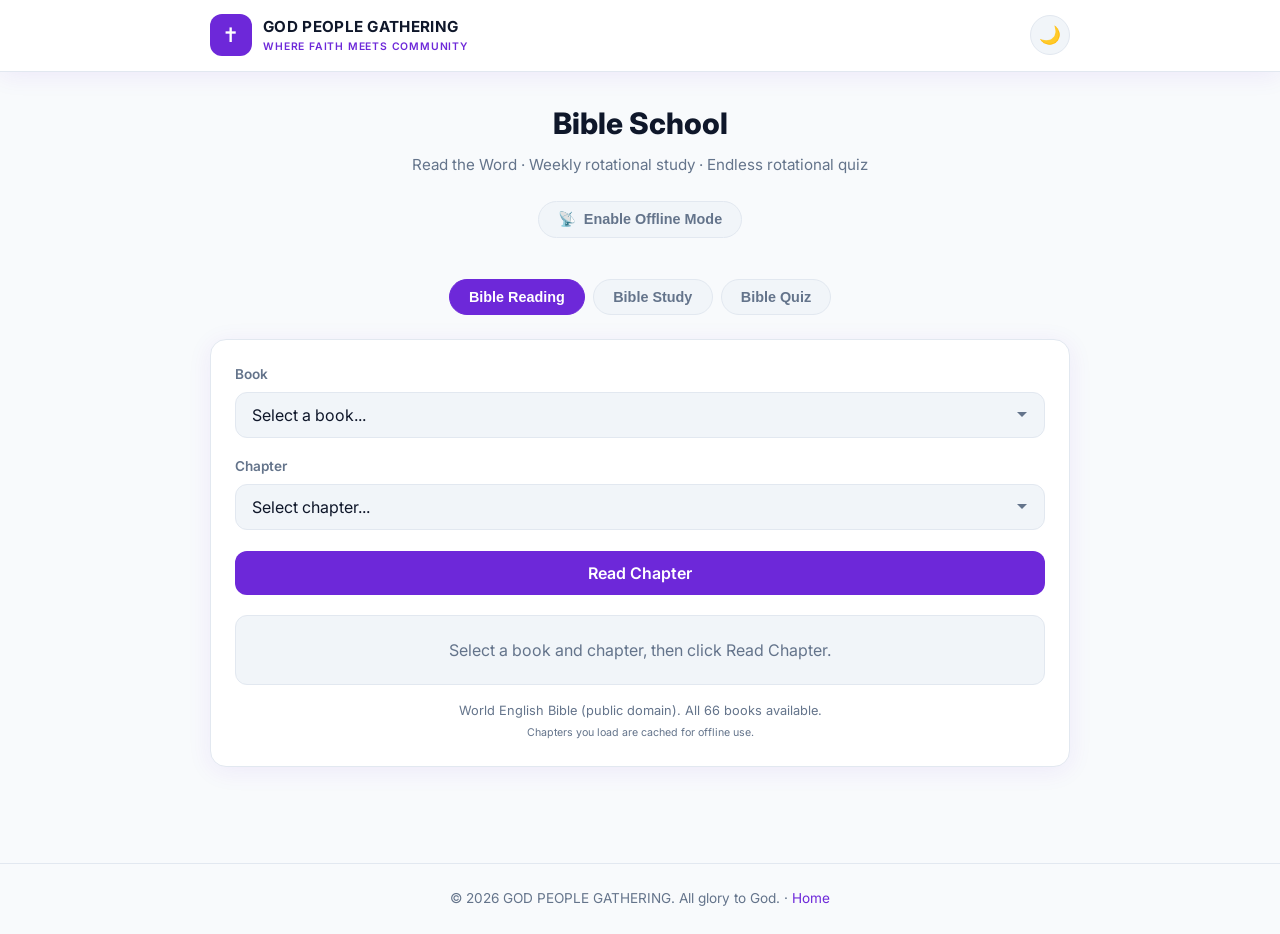
==== commit dd472103: "Update bible-school.html" ====
--- a/bible-school.html
+++ b/bible-school.html
@@ -4,21 +4,345 @@
   <meta charset="UTF-8">
   <meta name="viewport" content="width=device-width, initial-scale=1.0, maximum-scale=1.0, user-scalable=no">
   <title>Bible School | GOD PEOPLE GATHERING</title>
-  <link rel="stylesheet" href="css/styles.css">
   <link rel="preconnect" href="https://fonts.googleapis.com">
-  <link href="https://fonts.googleapis.com/css2?family=Inter:wght@400;500;600;700&display=swap" rel="stylesheet">
+  <link href="https://fonts.googleapis.com/css2?family=Inter:wght@400;500;600;700;800&display=swap" rel="stylesheet">
+  <style>
+    /* GOD PEOPLE GATHERING — Bible School (self-contained) */
+    :root {
+      --bg: #f8fafc;
+      --bg-card: #ffffff;
+      --bg-elevated: #f1f5f9;
+      --primary: #6d28d9;
+      --primary-dark: #5b21b6;
+      --primary-light: #8b5cf6;
+      --accent: #7c3aed;
+      --text: #0f172a;
+      --text-muted: #64748b;
+      --text-light: #94a3b8;
+      --border: #e2e8f0;
+      --success: #10b981;
+      --error: #ef4444;
+      --shadow: 0 4px 24px rgba(109, 40, 217, 0.08);
+      --radius: 16px;
+      --transition: all 0.25s ease;
+    }
+    [data-theme="dark"] {
+      --bg: #0f172a;
+      --bg-card: #1e293b;
+      --bg-elevated: #334155;
+      --text: #f1f5f9;
+      --text-muted: #94a3b8;
+      --text-light: #64748b;
+      --border: #334155;
+      --shadow: 0 4px 24px rgba(0,0,0,0.4);
+    }
+    * { margin: 0; padding: 0; box-sizing: border-box; }
+    body {
+      font-family: 'Inter', system-ui, -apple-system, sans-serif;
+      background: var(--bg);
+      color: var(--text);
+      line-height: 1.6;
+      min-height: 100vh;
+    }
+    .header {
+      background: var(--bg-card);
+      border-bottom: 1px solid var(--border);
+      position: sticky;
+      top: 0;
+      z-index: 100;
+      box-shadow: var(--shadow);
+    }
+    .nav-container {
+      max-width: 900px;
+      margin: 0 auto;
+      padding: 0.9rem 1.25rem;
+      display: flex;
+      align-items: center;
+      justify-content: space-between;
+      gap: 1rem;
+    }
+    .logo {
+      display: flex;
+      align-items: center;
+      gap: 0.7rem;
+      text-decoration: none;
+      color: var(--text);
+    }
+    .logo-icon {
+      width: 42px;
+      height: 42px;
+      background: var(--primary);
+      border-radius: 12px;
+      display: flex;
+      align-items: center;
+      justify-content: center;
+      font-size: 1.25rem;
+      color: #fff;
+      font-weight: 700;
+    }
+    .logo-text strong {
+      display: block;
+      font-size: 0.95rem;
+      font-weight: 700;
+      letter-spacing: 0.3px;
+    }
+    .logo-text span {
+      display: block;
+      font-size: 0.65rem;
+      color: var(--primary);
+      font-weight: 600;
+      letter-spacing: 0.8px;
+      text-transform: uppercase;
+    }
+    .header-actions { display: flex; gap: 0.5rem; align-items: center; }
+    .theme-toggle, .menu-toggle {
+      background: var(--bg-elevated);
+      border: 1px solid var(--border);
+      border-radius: 50%;
+      width: 40px;
+      height: 40px;
+      font-size: 1.1rem;
+      cursor: pointer;
+      display: flex;
+      align-items: center;
+      justify-content: center;
+    }
+    .main {
+      max-width: 900px;
+      margin: 0 auto;
+      padding: 1.75rem 1.25rem 4rem;
+    }
+    .section-title {
+      text-align: center;
+      font-size: 1.85rem;
+      font-weight: 800;
+      color: var(--text);
+      margin-bottom: 0.35rem;
+    }
+    .section-subtitle {
+      text-align: center;
+      color: var(--text-muted);
+      font-size: 0.95rem;
+      margin-bottom: 1.5rem;
+    }
+    .offline-bar {
+      text-align: center;
+      margin-bottom: 1.25rem;
+    }
+    .btn-offline {
+      display: inline-flex;
+      align-items: center;
+      gap: 0.5rem;
+      background: var(--bg-elevated);
+      border: 1px solid var(--border);
+      border-radius: 999px;
+      padding: 0.55rem 1.15rem;
+      font-size: 0.9rem;
+      font-weight: 600;
+      color: var(--text-muted);
+      cursor: pointer;
+      transition: var(--transition);
+    }
+    .btn-offline.active, .btn-offline:hover {
+      background: var(--primary);
+      color: #fff;
+      border-color: var(--primary);
+    }
+    .offline-status {
+      font-size: 0.8rem;
+      color: var(--text-muted);
+      margin-top: 0.4rem;
+      min-height: 1.2em;
+    }
+    .tabs {
+      display: flex;
+      justify-content: center;
+      gap: 0.5rem;
+      margin-bottom: 1.5rem;
+      flex-wrap: wrap;
+    }
+    .tab-btn {
+      background: var(--bg-elevated);
+      border: 1px solid var(--border);
+      border-radius: 999px;
+      padding: 0.55rem 1.2rem;
+      font-size: 0.9rem;
+      font-weight: 600;
+      color: var(--text-muted);
+      cursor: pointer;
+      transition: var(--transition);
+    }
+    .tab-btn.active, .tab-btn:hover {
+      background: var(--primary);
+      color: #fff;
+      border-color: var(--primary);
+    }
+    .tab-content { display: none; }
+    .tab-content.active { display: block; }
+    .card {
+      background: var(--bg-card);
+      border: 1px solid var(--border);
+      border-radius: var(--radius);
+      padding: 1.5rem;
+      box-shadow: var(--shadow);
+    }
+    .form-group { margin-bottom: 1.1rem; }
+    .form-group label {
+      display: block;
+      font-size: 0.85rem;
+      font-weight: 600;
+      color: var(--text-muted);
+      margin-bottom: 0.4rem;
+    }
+    .select, select {
+      width: 100%;
+      padding: 0.75rem 1rem;
+      border: 1.5px solid var(--border);
+      border-radius: 12px;
+      background: var(--bg-elevated);
+      color: var(--text);
+      font-size: 1rem;
+      font-family: inherit;
+      appearance: none;
+      background-image: url("data:image/svg+xml,%3Csvg xmlns='http://www.w3.org/2000/svg' width='12' height='12' viewBox='0 0 12 12'%3E%3Cpath fill='%2364748b' d='M6 8L1 3h10z'/%3E%3C/svg%3E");
+      background-repeat: no-repeat;
+      background-position: right 1rem center;
+      cursor: pointer;
+    }
+    .select:focus, select:focus {
+      outline: none;
+      border-color: var(--primary);
+      box-shadow: 0 0 0 3px rgba(109,40,217,0.15);
+    }
+    .btn {
+      display: inline-flex;
+      align-items: center;
+      justify-content: center;
+      padding: 0.75rem 1.5rem;
+      border-radius: 12px;
+      font-size: 1rem;
+      font-weight: 600;
+      font-family: inherit;
+      cursor: pointer;
+      border: none;
+      transition: var(--transition);
+    }
+    .btn-primary {
+      background: var(--primary);
+      color: #fff;
+    }
+    .btn-primary:hover { background: var(--primary-dark); }
+    .btn-secondary {
+      background: var(--bg-elevated);
+      color: var(--text);
+      border: 1px solid var(--border);
+    }
+    .btn-secondary:hover { border-color: var(--primary); color: var(--primary); }
+    .btn-full { width: 100%; margin-top: 0.25rem; }
+    .bible-text {
+      margin-top: 1.25rem;
+      padding: 1.25rem;
+      background: var(--bg-elevated);
+      border-radius: 12px;
+      border: 1px solid var(--border);
+      max-height: 420px;
+      overflow-y: auto;
+      line-height: 1.75;
+    }
+    .bible-text .placeholder { color: var(--text-muted); text-align: center; }
+    .bible-header { font-weight: 700; color: var(--primary); margin-bottom: 0.75rem; }
+    .verse { margin-bottom: 0.65rem; }
+    .verse-num {
+      display: inline-block;
+      min-width: 1.6em;
+      font-weight: 700;
+      color: var(--primary);
+      font-size: 0.85rem;
+      margin-right: 0.35rem;
+    }
+    .bible-note {
+      margin-top: 1rem;
+      font-size: 0.8rem;
+      color: var(--text-muted);
+      text-align: center;
+    }
+    .study-intro { margin-bottom: 1rem; }
+    .study-grid {
+      display: grid;
+      grid-template-columns: 1fr;
+      gap: 1rem;
+    }
+    @media (min-width: 600px) {
+      .study-grid { grid-template-columns: 1fr 1fr; }
+    }
+    .study-card {
+      background: var(--bg-card);
+      border: 1px solid var(--border);
+      border-radius: 14px;
+      padding: 1.2rem;
+      box-shadow: var(--shadow);
+    }
+    .study-card h4 {
+      font-size: 1.05rem;
+      font-weight: 700;
+      color: var(--primary);
+      margin-bottom: 0.5rem;
+    }
+    .study-card p { font-size: 0.92rem; color: var(--text-muted); }
+    .quiz-title { font-size: 1.2rem; font-weight: 700; margin-bottom: 0.35rem; }
+    .quiz-desc { color: var(--text-muted); font-size: 0.9rem; margin-bottom: 1.25rem; }
+    .quiz-question {
+      margin-bottom: 1.25rem;
+      padding-bottom: 1rem;
+      border-bottom: 1px solid var(--border);
+    }
+    .quiz-question p { font-weight: 600; margin-bottom: 0.6rem; }
+    .quiz-option {
+      display: block;
+      padding: 0.55rem 0.75rem;
+      margin: 0.3rem 0;
+      border-radius: 10px;
+      cursor: pointer;
+      transition: var(--transition);
+      font-size: 0.95rem;
+    }
+    .quiz-option:hover { background: var(--bg-elevated); }
+    .quiz-option input { margin-right: 0.5rem; accent-color: var(--primary); }
+    .quiz-actions {
+      display: flex;
+      gap: 0.75rem;
+      flex-wrap: wrap;
+      margin-top: 1rem;
+    }
+    .quiz-result {
+      margin-top: 1rem;
+      padding: 1rem;
+      border-radius: 12px;
+      font-weight: 600;
+      display: none;
+    }
+    .quiz-result.correct {
+      background: rgba(16, 185, 129, 0.12);
+      color: var(--success);
+      border: 1px solid rgba(16, 185, 129, 0.3);
+    }
+    .quiz-result.incorrect {
+      background: rgba(239, 68, 68, 0.1);
+      color: var(--error);
+      border: 1px solid rgba(239, 68, 68, 0.25);
+    }
+    .footer {
+      text-align: center;
+      padding: 1.5rem;
+      color: var(--text-muted);
+      font-size: 0.85rem;
+      border-top: 1px solid var(--border);
+      margin-top: 2rem;
+    }
+    .footer a { color: var(--primary); text-decoration: none; }
+  </style>
 </head>
 <body>
-  <!-- Status bar simulation for mobile look -->
-  <div class="status-bar">
-    <span class="time">07:45</span>
-    <div class="status-icons">
-      <span>4G</span>
-      <span class="signal"></span>
-      <span class="battery">28</span>
-    </div>
-  </div>
-
   <header class="header">
     <div class="nav-container">
       <a href="index.html" class="logo">
@@ -29,8 +353,7 @@
         </div>
       </a>
       <div class="header-actions">
-        <button class="menu-toggle" aria-label="Menu">☰</button>
-        <button class="theme-toggle" aria-label="Toggle theme" title="Toggle dark/light">🌙</button>
+        <button class="theme-toggle" id="theme-toggle" aria-label="Toggle theme" title="Toggle dark/light">🌙</button>
       </div>
     </div>
   </header>
@@ -39,23 +362,21 @@
     <h1 class="section-title">Bible School</h1>
     <p class="section-subtitle">Read the Word · Weekly rotational study · Endless rotational quiz</p>
 
-    <!-- Offline Mode Button -->
     <div class="offline-bar">
-      <button id="offline-btn" class="btn btn-offline">
+      <button id="offline-btn" class="btn-offline">
         <span id="offline-icon">📡</span>
         <span id="offline-label">Enable Offline Mode</span>
       </button>
       <p id="offline-status" class="offline-status"></p>
     </div>
 
-    <!-- Tab Buttons -->
     <div class="tabs">
       <button class="tab-btn active" data-tab="reader-tab">Bible Reading</button>
       <button class="tab-btn" data-tab="study-tab">Bible Study</button>
       <button class="tab-btn" data-tab="quiz-tab">Bible Quiz</button>
     </div>
 
-    <!-- ========== BIBLE READING TAB ========== -->
+    <!-- BIBLE READING -->
     <div id="reader-tab" class="tab-content active">
       <div class="card">
         <div class="form-group">
@@ -64,45 +385,35 @@
             <option value="">Select a book...</option>
           </select>
         </div>
-
         <div class="form-group">
           <label for="chapter-select">Chapter</label>
           <select id="chapter-select" class="select">
             <option value="">Select chapter...</option>
           </select>
         </div>
-
         <button id="load-chapter-btn" class="btn btn-primary btn-full">Read Chapter</button>
-
         <div id="bible-text" class="bible-text">
           <p class="placeholder">Select a book and chapter, then click Read Chapter.</p>
         </div>
-
         <p class="bible-note">
-          World English Bible (public domain). All 66 books available.
-          <br><small>NTV (Nueva Traducción Viviente) requires a commercial license and is not included.</small>
+          World English Bible (public domain). All 66 books available.<br>
+          <small>Chapters you load are cached for offline use.</small>
         </p>
       </div>
     </div>
 
-    <!-- ========== BIBLE STUDY TAB ========== -->
+    <!-- BIBLE STUDY -->
     <div id="study-tab" class="tab-content">
       <p class="section-subtitle study-intro">4-week rolling cycle · A new set of daily stories each week of the year</p>
-      <div id="study-grid" class="study-grid">
-        <!-- Populated by JS -->
-      </div>
+      <div id="study-grid" class="study-grid"></div>
     </div>
 
-    <!-- ========== BIBLE QUIZ TAB ========== -->
+    <!-- BIBLE QUIZ -->
     <div id="quiz-tab" class="tab-content">
       <div class="card">
         <h3 class="quiz-title">Endless Rotational Quiz</h3>
         <p class="quiz-desc">Questions rotate from a large bank of Bible stories and verses. Answer a batch, then load the next — it never ends.</p>
-        
-        <div id="quiz-container">
-          <!-- Populated by JS -->
-        </div>
-
+        <div id="quiz-container"></div>
         <div class="quiz-actions">
           <button id="check-quiz-btn" class="btn btn-primary">Check Answers</button>
           <button id="next-quiz-btn" class="btn btn-secondary">Next Batch</button>
@@ -112,12 +423,360 @@
     </div>
   </main>
 
-  <nav class="bottom-nav">
-    <button class="nav-item">☰</button>
-    <button class="nav-item">○</button>
-    <button class="nav-item">◁</button>
-  </nav>
-
-  <script src="js/app.js"></script>
+  <footer class="footer">
+    <p>© 2026 GOD PEOPLE GATHERING. All glory to God. · <a href="index.html">Home</a></p>
+  </footer>
+
+  <script>
+  (function () {
+    'use strict';
+
+    /* ===== THEME ===== */
+    const root = document.documentElement;
+    const savedTheme = localStorage.getItem('gpg_theme') || 'light';
+    root.setAttribute('data-theme', savedTheme);
+    const themeBtn = document.getElementById('theme-toggle');
+    if (themeBtn) {
+      themeBtn.textContent = savedTheme === 'dark' ? '☀️' : '🌙';
+      themeBtn.addEventListener('click', function () {
+        const next = root.getAttribute('data-theme') === 'dark' ? 'light' : 'dark';
+        root.setAttribute('data-theme', next);
+        localStorage.setItem('gpg_theme', next);
+        themeBtn.textContent = next === 'dark' ? '☀️' : '🌙';
+      });
+    }
+
+    /* ===== BOOKS ===== */
+    const BOOKS = [
+      { id: 'Genesis', chapters: 50 }, { id: 'Exodus', chapters: 40 }, { id: 'Leviticus', chapters: 27 },
+      { id: 'Numbers', chapters: 36 }, { id: 'Deuteronomy', chapters: 34 }, { id: 'Joshua', chapters: 24 },
+      { id: 'Judges', chapters: 21 }, { id: 'Ruth', chapters: 4 }, { id: '1 Samuel', chapters: 31 },
+      { id: '2 Samuel', chapters: 24 }, { id: '1 Kings', chapters: 22 }, { id: '2 Kings', chapters: 25 },
+      { id: '1 Chronicles', chapters: 29 }, { id: '2 Chronicles', chapters: 36 }, { id: 'Ezra', chapters: 10 },
+      { id: 'Nehemiah', chapters: 13 }, { id: 'Esther', chapters: 10 }, { id: 'Job', chapters: 42 },
+      { id: 'Psalms', chapters: 150 }, { id: 'Proverbs', chapters: 31 }, { id: 'Ecclesiastes', chapters: 12 },
+      { id: 'Song of Solomon', chapters: 8 }, { id: 'Isaiah', chapters: 66 }, { id: 'Jeremiah', chapters: 52 },
+      { id: 'Lamentations', chapters: 5 }, { id: 'Ezekiel', chapters: 48 }, { id: 'Daniel', chapters: 12 },
+      { id: 'Hosea', chapters: 14 }, { id: 'Joel', chapters: 3 }, { id: 'Amos', chapters: 9 },
+      { id: 'Obadiah', chapters: 1 }, { id: 'Jonah', chapters: 4 }, { id: 'Micah', chapters: 7 },
+      { id: 'Nahum', chapters: 3 }, { id: 'Habakkuk', chapters: 3 }, { id: 'Zephaniah', chapters: 3 },
+      { id: 'Haggai', chapters: 2 }, { id: 'Zechariah', chapters: 14 }, { id: 'Malachi', chapters: 4 },
+      { id: 'Matthew', chapters: 28 }, { id: 'Mark', chapters: 16 }, { id: 'Luke', chapters: 24 },
+      { id: 'John', chapters: 21 }, { id: 'Acts', chapters: 28 }, { id: 'Romans', chapters: 16 },
+      { id: '1 Corinthians', chapters: 16 }, { id: '2 Corinthians', chapters: 13 }, { id: 'Galatians', chapters: 6 },
+      { id: 'Ephesians', chapters: 6 }, { id: 'Philippians', chapters: 4 }, { id: 'Colossians', chapters: 4 },
+      { id: '1 Thessalonians', chapters: 5 }, { id: '2 Thessalonians', chapters: 3 }, { id: '1 Timothy', chapters: 6 },
+      { id: '2 Timothy', chapters: 4 }, { id: 'Titus', chapters: 3 }, { id: 'Philemon', chapters: 1 },
+      { id: 'Hebrews', chapters: 13 }, { id: 'James', chapters: 5 }, { id: '1 Peter', chapters: 5 },
+      { id: '2 Peter', chapters: 3 }, { id: '1 John', chapters: 5 }, { id: '2 John', chapters: 1 },
+      { id: '3 John', chapters: 1 }, { id: 'Jude', chapters: 1 }, { id: 'Revelation', chapters: 22 }
+    ];
+
+    const CACHE_KEY = 'gpg_bible_cache';
+    const OFFLINE_KEY = 'gpg_offline_mode';
+
+    function getCache() {
+      try { return JSON.parse(localStorage.getItem(CACHE_KEY) || '{}'); } catch { return {}; }
+    }
+    function saveCache(c) {
+      try { localStorage.setItem(CACHE_KEY, JSON.stringify(c)); } catch (e) {}
+    }
+    function cacheKey(book, ch) { return book + '|' + ch; }
+
+    function escapeHtml(s) {
+      return String(s).replace(/&/g,'&amp;').replace(/</g,'&lt;').replace(/>/g,'&gt;').replace(/"/g,'&quot;');
+    }
+
+    /* ===== POPULATE SELECTS ===== */
+    const bookSelect = document.getElementById('book-select');
+    const chapterSelect = document.getElementById('chapter-select');
+
+    function populateBooks() {
+      bookSelect.innerHTML = '<option value="">Select a book...</option>' +
+        BOOKS.map(b => '<option value="' + b.id + '">' + b.id + '</option>').join('');
+    }
+    function populateChapters() {
+      const book = BOOKS.find(b => b.id === bookSelect.value);
+      if (!book) {
+        chapterSelect.innerHTML = '<option value="">Select chapter...</option>';
+        return;
+      }
+      chapterSelect.innerHTML = '<option value="">Select chapter...</option>' +
+        Array.from({ length: book.chapters }, (_, i) =>
+          '<option value="' + (i + 1) + '">' + (i + 1) + '</option>'
+        ).join('');
+    }
+
+    populateBooks();
+    bookSelect.addEventListener('change', populateChapters);
+
+    /* ===== LOAD CHAPTER ===== */
+    async function fetchFromApi(book, chapter) {
+      const url = 'https://bible-api.com/' + encodeURIComponent(book) + '+' + chapter + '?translation=web';
+      const res = await fetch(url);
+      if (!res.ok) throw new Error('API ' + res.status);
+      const data = await res.json();
+      if (data.verses && data.verses.length) {
+        return data.verses.map(v => ({ verse: v.verse, text: (v.text || '').trim() }));
+      }
+      if (data.text) return [{ verse: 1, text: data.text.trim() }];
+      throw new Error('Empty');
+    }
+
+    function renderVerses(container, verses, book, chapter) {
+      container.innerHTML =
+        '<div class="bible-header">' + escapeHtml(book) + ' ' + chapter + '</div>' +
+        verses.map(v =>
+          '<div class="verse"><span class="verse-num">' + v.verse + '</span> ' + escapeHtml(v.text) + '</div>'
+        ).join('');
+    }
+
+    async function loadChapter() {
+      const book = bookSelect.value;
+      const chapter = chapterSelect.value;
+      const container = document.getElementById('bible-text');
+      if (!book || !chapter) {
+        container.innerHTML = '<p class="placeholder">Select a book and chapter, then click Read Chapter.</p>';
+        return;
+      }
+      container.innerHTML = '<p class="placeholder">Loading Scripture...</p>';
+
+      const key = cacheKey(book, chapter);
+      const cache = getCache();
+      if (cache[key]) {
+        renderVerses(container, cache[key], book, chapter);
+        return;
+      }
+
+      try {
+        const verses = await fetchFromApi(book, chapter);
+        cache[key] = verses;
+        saveCache(cache);
+        renderVerses(container, verses, book, chapter);
+        updateOfflineUI();
+      } catch (err) {
+        container.innerHTML =
+          '<p style="color:var(--error);text-align:center;">Unable to load this chapter. ' +
+          (navigator.onLine
+            ? 'Please try again or choose another chapter.'
+            : 'You are offline and this chapter is not cached yet. Load it while online first.') +
+          '</p>';
+      }
+    }
+
+    document.getElementById('load-chapter-btn').addEventListener('click', loadChapter);
+
+    /* ===== OFFLINE ===== */
+    function isOfflineMode() { return localStorage.getItem(OFFLINE_KEY) === '1'; }
+
+    function updateOfflineUI() {
+      const btn = document.getElementById('offline-btn');
+      const icon = document.getElementById('offline-icon');
+      const label = document.getElementById('offline-label');
+      const status = document.getElementById('offline-status');
+      const on = isOfflineMode();
+      if (icon) icon.textContent = on ? '📴' : '📡';
+      if (label) label.textContent = on ? 'Offline Mode Active' : 'Enable Offline Mode';
+      if (btn) btn.classList.toggle('active', on);
+      const count = Object.keys(getCache()).length;
+      if (status) {
+        if (on) {
+          status.textContent = count
+            ? count + ' chapter(s) cached — available offline.'
+            : 'Offline mode on. Read chapters while online to cache them.';
+        } else {
+          status.textContent = count ? count + ' chapter(s) already cached.' : '';
+        }
+      }
+    }
+
+    document.getElementById('offline-btn').addEventListener('click', async function () {
+      const next = !isOfflineMode();
+      localStorage.setItem(OFFLINE_KEY, next ? '1' : '0');
+      updateOfflineUI();
+      if (next) {
+        const popular = [['Genesis',1],['John',3],['Psalms',23],['Romans',8],['Matthew',5],['John',1]];
+        const status = document.getElementById('offline-status');
+        for (const [b, c] of popular) {
+          const key = cacheKey(b, c);
+          const cache = getCache();
+          if (cache[key]) continue;
+          if (status) status.textContent = 'Caching ' + b + ' ' + c + '...';
+          try {
+            const verses = await fetchFromApi(b, c);
+            cache[key] = verses;
+            saveCache(cache);
+          } catch (e) {}
+        }
+        updateOfflineUI();
+      }
+    });
+    updateOfflineUI();
+
+    /* ===== TABS ===== */
+    document.querySelectorAll('.tab-btn').forEach(btn => {
+      btn.addEventListener('click', function () {
+        const tab = this.getAttribute('data-tab');
+        document.querySelectorAll('.tab-btn').forEach(b => b.classList.remove('active'));
+        document.querySelectorAll('.tab-content').forEach(c => c.classList.remove('active'));
+        this.classList.add('active');
+        const el = document.getElementById(tab);
+        if (el) el.classList.add('active');
+        if (tab === 'study-tab') renderWeeklyStudy();
+        if (tab === 'quiz-tab') renderQuiz();
+      });
+    });
+
+    /* ===== WEEKLY STUDY ===== */
+    const WEEKLY_STUDIES = {
+      0: [
+        { title: 'Creation & Purpose', text: 'God created the heavens and the earth and made mankind in His image. Reflect on Genesis 1–2 and your purpose in Him.', ref: 'Genesis 1–2' },
+        { title: 'The Fall & Promise', text: 'Sin entered the world, yet God promised a Redeemer. See the first gospel in Genesis 3:15.', ref: 'Genesis 3' },
+        { title: 'Noah & the Rainbow', text: 'God judged the earth but saved Noah and established the covenant of the rainbow.', ref: 'Genesis 6–9' },
+        { title: 'Abraham’s Call', text: 'Leave your country. God promises land, seed, and blessing to all nations through Abraham.', ref: 'Genesis 12, 15, 17' },
+        { title: 'Joseph & Providence', text: 'What others meant for evil, God meant for good. Trust His sovereignty in every season.', ref: 'Genesis 37–50' },
+        { title: 'Moses & the Exodus', text: 'God delivers His people with a mighty hand and gives the Law at Sinai.', ref: 'Exodus 1–20' },
+        { title: 'Rest & the Sabbath', text: 'God invites His people into rest. Jesus is our true Sabbath rest.', ref: 'Exodus 20:8–11; Hebrews 4' }
+      ],
+      1: [
+        { title: 'David the Shepherd King', text: 'A man after God’s heart. From pasture to throne — and the everlasting covenant.', ref: '1 Samuel 16; 2 Samuel 7' },
+        { title: 'Solomon’s Wisdom', text: 'Ask for wisdom. God grants it — and warns that faithfulness sustains the kingdom.', ref: '1 Kings 3, 9' },
+        { title: 'Elijah on Carmel', text: 'If the LORD is God, follow Him. Fire falls; the people return to the covenant.', ref: '1 Kings 18' },
+        { title: 'Isaiah’s Vision', text: 'Holy, holy, holy. A vision of God leads to confession, cleansing, and commission.', ref: 'Isaiah 6' },
+        { title: 'Jeremiah’s New Covenant', text: 'The law written on hearts. Full forgiveness is coming.', ref: 'Jeremiah 31:31–34' },
+        { title: 'Daniel’s Faithfulness', text: 'In exile, Daniel remains faithful. God is still on the throne of the nations.', ref: 'Daniel 1–6' },
+        { title: 'The Suffering Servant', text: 'He was pierced for our transgressions. The gospel in the Old Testament.', ref: 'Isaiah 53' }
+      ],
+      2: [
+        { title: 'The Birth of the King', text: 'The Word became flesh. God with us.', ref: 'Luke 1–2; John 1' },
+        { title: 'Baptism & Temptation', text: 'Jesus identifies with us and overcomes the tempter with the Word.', ref: 'Matthew 3–4' },
+        { title: 'Sermon on the Mount', text: 'The kingdom ethic: blessed are the poor in spirit…', ref: 'Matthew 5–7' },
+        { title: 'Miracles & Authority', text: 'Jesus heals, calms storms, and forgives sins — showing who He is.', ref: 'Mark 2–5' },
+        { title: 'The Cross', text: 'It is finished. The once-for-all sacrifice for sin.', ref: 'John 19; Isaiah 53' },
+        { title: 'The Resurrection', text: 'He is risen! Death is defeated.', ref: 'Matthew 28; 1 Corinthians 15' },
+        { title: 'The Ascension & Promise', text: 'Jesus returns to the Father and promises the Holy Spirit.', ref: 'Acts 1' }
+      ],
+      3: [
+        { title: 'Pentecost', text: 'The Spirit is poured out. The church is born in power.', ref: 'Acts 2' },
+        { title: 'The Early Church', text: 'Devoted to the apostles’ teaching, fellowship, breaking of bread, and prayer.', ref: 'Acts 2:42–47' },
+        { title: 'Paul’s Conversion', text: 'From persecutor to apostle — grace that transforms.', ref: 'Acts 9' },
+        { title: 'Justification by Faith', text: 'The righteous shall live by faith. The heart of the gospel.', ref: 'Romans 3–5' },
+        { title: 'Life in the Spirit', text: 'Walk by the Spirit. The fruit of the Spirit.', ref: 'Galatians 5; Romans 8' },
+        { title: 'The Body of Christ', text: 'One body, many members. Love is the more excellent way.', ref: '1 Corinthians 12–13' },
+        { title: 'The Blessed Hope', text: 'Christ will return. Be ready. Live in light of eternity.', ref: '1 Thessalonians 4–5; Revelation 21–22' }
+      ]
+    };
+
+    function getWeekIndex() {
+      const epoch = new Date(2024, 0, 1).getTime();
+      const days = Math.floor((Date.now() - epoch) / 86400000);
+      return Math.floor(days / 7) % 4;
+    }
+
+    function renderWeeklyStudy() {
+      const grid = document.getElementById('study-grid');
+      if (!grid) return;
+      const week = WEEKLY_STUDIES[getWeekIndex()] || WEEKLY_STUDIES[0];
+      grid.innerHTML = week.map(s =>
+        '<div class="study-card"><h4>' + escapeHtml(s.title) + '</h4><p>' + escapeHtml(s.text) +
+        '</p><p style="margin-top:0.7rem;font-size:0.88rem;"><strong style="color:var(--primary)">Key Passage:</strong> ' +
+        escapeHtml(s.ref) + '</p></div>'
+      ).join('');
+    }
+
+    /* ===== QUIZ ===== */
+    const QUIZ_BANK = [
+      { q: 'Who built the ark according to God\'s command?', options: ['Abraham', 'Noah', 'Moses', 'David'], answer: 1 },
+      { q: 'What covenant sign did God give Noah?', options: ['Circumcision', 'The rainbow', 'The Sabbath', 'The Passover'], answer: 1 },
+      { q: 'To whom did God promise descendants as numerous as the stars?', options: ['Moses', 'Elijah', 'Abraham', 'Solomon'], answer: 2 },
+      { q: 'Who led the Israelites out of Egypt?', options: ['Joshua', 'Aaron', 'Moses', 'Caleb'], answer: 2 },
+      { q: 'Which prophet was taken up to heaven in a whirlwind?', options: ['Elisha', 'Elijah', 'Isaiah', 'Jeremiah'], answer: 1 },
+      { q: 'Who was known as a man after God\'s own heart?', options: ['Saul', 'Solomon', 'David', 'Samuel'], answer: 2 },
+      { q: 'Who asked God for wisdom and received great riches as well?', options: ['David', 'Solomon', 'Hezekiah', 'Josiah'], answer: 1 },
+      { q: 'What is the New Covenant centered on?', options: ['The Law of Moses', 'The sacrifice of Jesus Christ', 'Temple worship', 'Animal sacrifices'], answer: 1 },
+      { q: 'Jesus said, "I am the way, the truth, and the ___."', options: ['light', 'life', 'door', 'shepherd'], answer: 1 },
+      { q: 'According to John 3:16, whoever believes in Him should not perish but have ___ life.', options: ['happy', 'long', 'eternal', 'peaceful'], answer: 2 },
+      { q: 'Where was Jesus born?', options: ['Nazareth', 'Jerusalem', 'Bethlehem', 'Capernaum'], answer: 2 },
+      { q: 'How many days was Jesus in the tomb before rising?', options: ['One', 'Two', 'Three', 'Seven'], answer: 2 },
+      { q: 'Who denied Jesus three times before the rooster crowed?', options: ['Judas', 'Thomas', 'Peter', 'John'], answer: 2 },
+      { q: 'What did Jesus turn water into at the wedding in Cana?', options: ['Oil', 'Wine', 'Milk', 'Honey'], answer: 1 },
+      { q: 'Who was thrown into the lions\' den?', options: ['Joseph', 'Daniel', 'Jonah', 'Paul'], answer: 1 },
+      { q: 'Who was swallowed by a great fish?', options: ['Noah', 'Jonah', 'Peter', 'Job'], answer: 1 },
+      { q: 'What is the first book of the Bible?', options: ['Exodus', 'Genesis', 'Matthew', 'Psalms'], answer: 1 },
+      { q: 'What is the last book of the Bible?', options: ['Jude', 'Malachi', 'Revelation', 'Acts'], answer: 2 },
+      { q: 'Who baptized Jesus?', options: ['Peter', 'John the Baptist', 'Paul', 'Andrew'], answer: 1 },
+      { q: 'How many disciples did Jesus choose as apostles?', options: ['7', '10', '12', '70'], answer: 2 },
+      { q: 'What fruit of the Spirit is listed first in Galatians 5?', options: ['Joy', 'Peace', 'Love', 'Patience'], answer: 2 },
+      { q: 'Who wrote most of the New Testament letters?', options: ['Peter', 'John', 'Paul', 'James'], answer: 2 },
+      { q: 'What does "Emmanuel" mean?', options: ['God saves', 'God with us', 'God is love', 'Prince of Peace'], answer: 1 },
+      { q: 'Which river did the Israelites cross into the Promised Land?', options: ['Nile', 'Jordan', 'Euphrates', 'Tigris'], answer: 1 },
+      { q: 'Who was the mother of Jesus?', options: ['Martha', 'Mary', 'Elizabeth', 'Ruth'], answer: 1 },
+      { q: 'What is the greatest commandment according to Jesus?', options: ['Keep the Sabbath', 'Love the Lord your God', 'Do not steal', 'Honor your parents'], answer: 1 },
+      { q: 'Who interpreted Pharaoh\'s dreams in Egypt?', options: ['Moses', 'Daniel', 'Joseph', 'Aaron'], answer: 2 },
+      { q: 'How many days and nights did it rain during the flood?', options: ['7', '40', '3', '12'], answer: 1 },
+      { q: 'What did God create on the first day?', options: ['Animals', 'Light', 'Man', 'The sun'], answer: 1 },
+      { q: 'Who is called the "Father of faith"?', options: ['Moses', 'Abraham', 'David', 'Noah'], answer: 1 }
+    ];
+
+    const QUIZ_INDEX_KEY = 'gpg_quiz_index';
+    let currentBatch = [];
+
+    function getQuizIndex() {
+      return parseInt(localStorage.getItem(QUIZ_INDEX_KEY) || '0', 10) || 0;
+    }
+    function setQuizIndex(i) {
+      localStorage.setItem(QUIZ_INDEX_KEY, String(i % QUIZ_BANK.length));
+    }
+
+    function renderQuiz() {
+      const container = document.getElementById('quiz-container');
+      if (!container) return;
+      const start = getQuizIndex();
+      currentBatch = [];
+      for (let i = 0; i < 5; i++) currentBatch.push(QUIZ_BANK[(start + i) % QUIZ_BANK.length]);
+
+      container.innerHTML = currentBatch.map((item, i) =>
+        '<div class="quiz-question"><p><strong>Q' + (i + 1) + '.</strong> ' + escapeHtml(item.q) + '</p>' +
+        item.options.map((opt, j) =>
+          '<label class="quiz-option"><input type="radio" name="q' + i + '" value="' + j + '"> ' + escapeHtml(opt) + '</label>'
+        ).join('') + '</div>'
+      ).join('');
+
+      const result = document.getElementById('quiz-result');
+      if (result) {
+        result.style.display = 'none';
+        result.innerHTML = '';
+        result.className = 'quiz-result';
+      }
+    }
+
+    function submitQuiz() {
+      let score = 0;
+      currentBatch.forEach((item, i) => {
+        const sel = document.querySelector('input[name="q' + i + '"]:checked');
+        if (sel && parseInt(sel.value, 10) === item.answer) score++;
+      });
+      const result = document.getElementById('quiz-result');
+      if (!result) return;
+      result.style.display = 'block';
+      const pct = Math.round((score / currentBatch.length) * 100);
+      if (pct >= 70) {
+        result.className = 'quiz-result correct';
+        result.innerHTML = 'Well done! You scored ' + score + '/' + currentBatch.length + ' (' + pct + '%). Keep going!';
+      } else {
+        result.className = 'quiz-result incorrect';
+        result.innerHTML = 'You scored ' + score + '/' + currentBatch.length + ' (' + pct + '%). Review the Study tab and try the next batch!';
+      }
+    }
+
+    function nextBatch() {
+      setQuizIndex(getQuizIndex() + 5);
+      renderQuiz();
+    }
+
+    document.getElementById('check-quiz-btn').addEventListener('click', submitQuiz);
+    document.getElementById('next-quiz-btn').addEventListener('click', nextBatch);
+  })();
+  </script>
 </body>
 </html>
